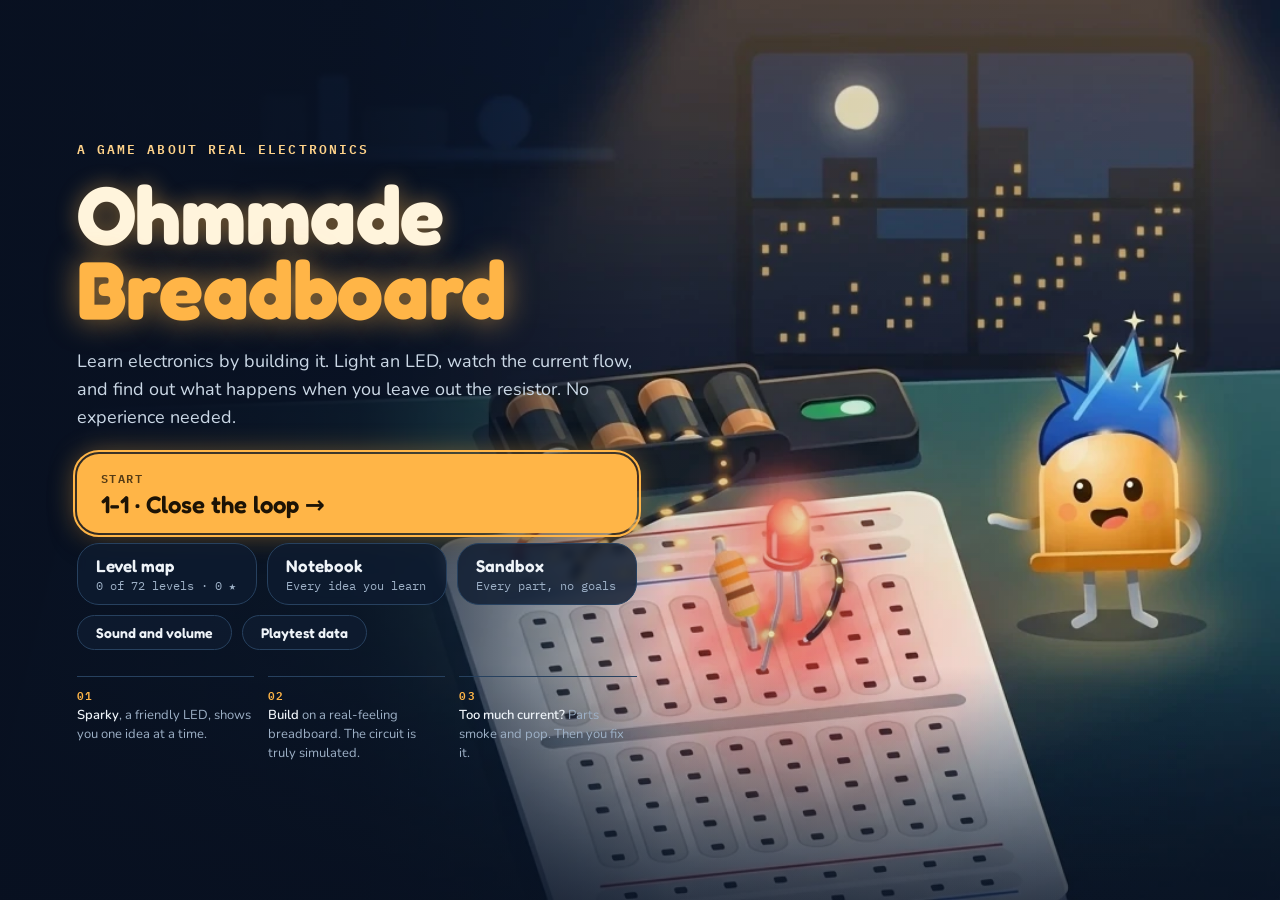
==== index.html @ 49a6151c "8-5 built in steps; 8-2's star no longer lost to an early Finish 8-5 rebuilt 8-1's glow from one den" ====
<!doctype html>
<html lang="en">
<head>
<meta charset="utf-8">
<meta name="viewport" content="width=device-width, initial-scale=1, viewport-fit=cover">
<title>Breadboard Game · Ohmmade Breadboard</title>
<link rel="stylesheet" href="fonts/fonts.css?v=d6131645">
<link rel="stylesheet" href="game/game.css?v=414362ae">
</head>
<body>
<div class="app" id="app">
  <header class="bar">
    <a class="brand" href="index.html">Ohmmade Breadboard</a>
    <button type="button" class="title" id="to-title" title="Start screen">Breadboard game</button>
    <div class="tools" role="toolbar" aria-label="Simulation">
      <button type="button" id="undo" title="Undo (Ctrl+Z)">Undo</button>
      <button type="button" id="redo" title="Redo (Ctrl+Shift+Z)">Redo</button>
      <span class="sep"></span>
      <div class="seg" id="speed" role="group" aria-label="Simulation speed">
        <button type="button" data-v="0" aria-pressed="false" title="Pause">❚❚</button>
        <button type="button" data-v="1" aria-pressed="true">1×</button>
        <button type="button" data-v="5" aria-pressed="false">5×</button>
      </div>
      <span class="clock mono" id="clock">0.0 s</span>
      <span class="sep"></span>
      <button type="button" id="fit" title="Fit the board (F)">Fit</button>
      <button type="button" id="sound" aria-pressed="true" title="Sound">Sound on</button>
      <button type="button" id="clear" title="Remove all parts">Clear</button>
    </div>
  </header>

  <aside class="drawer" aria-label="Parts drawer">
    <h2>Parts</h2>
    <p class="hint">Drag a part onto the board.</p>
    <ul id="drawer"></ul>
    <h2>Tips</h2>
    <ul class="tips">
      <li>Drag from a free hole to draw a jumper wire.</li>
      <li>Drag a leg end to move one leg.</li>
      <li><kbd>R</kbd> rotate · <kbd>Del</kbd> delete · <kbd>Ctrl</kbd>+<kbd>Z</kbd> undo</li>
      <li>Wheel to zoom, drag the mat to pan. Drag something to the edge and the bench scrolls.</li>
      <li><kbd>F</kbd> or Fit shows the whole bench.</li>
    </ul>
  </aside>

  <main class="stage" id="stage">
    <h1 class="sr-only">Ohmmade Breadboard</h1>
    <svg id="canvas" role="application" tabindex="0" aria-label="Breadboard. With the keyboard: arrow keys move the cursor from hole to hole, Enter picks up or puts down, Escape cancels. The Keys card in the menu lists all keys."></svg>
    <div class="tooltip" id="tooltip" hidden></div>
    <div class="banner" id="banner" hidden role="alert"></div>
    <div class="toast" id="toast" hidden></div>
    <div class="lv" id="lv" hidden>
      <section class="objective" id="objective" aria-live="polite"></section>
      <aside class="ladder" id="ladder" hidden aria-label="Voltage staircase: each strip's voltage against the − rail, drawn as a height"><p class="ld-title">Voltage staircase</p><svg aria-hidden="true"></svg><p class="ld-note"></p></aside>
      <div class="mentor-avatar" id="mentor-avatar" aria-hidden="true"></div>
      <div class="mentor" id="mentor">
        <div class="mentor-body"><p class="mentor-name">Sparky</p><p class="mentor-text" id="mentor-text" aria-hidden="true"></p><p class="sr-only" id="mentor-sr" aria-live="polite"></p><p class="sr-only" id="kb-sr" aria-live="polite"></p><p class="aside" id="mentor-aside" role="status" hidden></p><div class="mentor-act" id="mentor-act"></div></div>
      </div>
      <div class="topctl" role="toolbar" aria-label="Level">
        <button type="button" id="lv-voice" aria-pressed="true" title="Sparky's voice on or off">Voice</button>
        <button type="button" id="lv-zout" title="Zoom out (−)" aria-label="Zoom out">−</button>
        <button type="button" id="lv-zin" title="Zoom in (+)" aria-label="Zoom in">+</button>
        <button type="button" id="lv-fit" title="Show the whole level (F)">Fit</button>
        <button type="button" id="lv-undo" title="Undo (Ctrl+Z)">Undo</button>
        <button type="button" id="lv-notebook" title="Your Notebook: every idea so far">Notebook</button>
        <button type="button" id="lv-pause" title="Menu (Esc)">Menu</button>
      </div>
      <div class="hotbar" id="hotbar" aria-label="Parts tray"><p class="hb-label">Parts tray</p><ul id="hotbar-list"></ul><p class="hb-tip">Drag a part onto the board. To take one off, drag it back here.</p><p class="hb-drop" aria-hidden="true">Drop here to take it off the board</p></div>
      <div class="partcard" id="partcard" hidden></div>
    </div>
    <div class="errbar" id="errbar" hidden role="alert"><strong>Something went wrong.</strong> The game keeps running. Please copy this text and send it to me:<code></code><button type="button" class="btn" onclick="this.parentNode.hidden=true">Close</button></div>
  </main>

  <aside class="hud" aria-label="Instruments">
    <section class="panel" id="meter-panel">
      <h2>Multimeter</h2>
      <div class="lcd"><div class="lcd-q"><span id="lcd-mode">—</span><span id="lcd-where"></span></div><div class="lcd-v" id="lcd-v">—</div></div>
      <svg id="trace" viewBox="0 0 280 70" preserveAspectRatio="none" role="img" aria-label="Meter reading over the last 60 seconds"></svg>
      <p class="note" id="lcd-note"></p>
    </section>
    <section class="panel" id="inspector">
      <h2>Inspector</h2>
      <div id="insp-body"><p class="note">Click a part to see its voltage, current and temperature.</p></div>
    </section>
    <section class="panel" id="uno-panel" hidden></section>
    <section class="panel">
      <h2>On the board</h2>
      <ul id="partlist" class="partlist"></ul>
    </section>
    <section class="panel">
      <h2>Log</h2>
      <ol id="log" class="log" aria-live="polite"></ol>
    </section>
  </aside>

  <div class="title-screen" id="title-screen" hidden></div>
  <div class="screen" id="levelmap" hidden></div>
  <div class="screen modal" id="complete" hidden></div>
  <div class="screen modal" id="pause" hidden></div>
  <div class="screen" id="notebook" hidden></div>

  <div class="narrow-note">This game needs a desktop screen (at least 900 px wide).</div>
</div>

<script src="bb-shared.js?v=3d70d588"></script>
<script src="game/linalg.js?v=e6dfb584"></script>
<script src="game/engine.js?v=9cb1ed39"></script>
<script src="game/devices.js?v=683e5672"></script>
<script src="game/damage.js?v=f6678a02"></script>
<script src="game/parts.js?v=62ee91be"></script>
<script src="game/arduino.js?v=c88c6840"></script>
<script src="game/sim.js?v=98c23da0"></script>
<script src="game/doc.js?v=0d91864a"></script>
<script src="game/store.js?v=63fc4d4e"></script>
<script src="game/concepts.js?v=e4b39453"></script>
<script src="game/rules.js?v=1037c9a7"></script>
<script src="game/art/manifest.js?v=4aa9e66e"></script>
<script src="game/art.js?v=44ef9f61"></script>
<script src="game/render.js?v=e3355a40"></script>
<script src="game/flow.js?v=f4fcbcf1"></script>
<script src="game/sounds.js?v=29224b14" data-music="game/music.js?v=732f9609" async></script>
<script src="game/effects.js?v=3b9869f8"></script>
<script src="game/hud.js?v=574cb47d"></script>
<script src="game/input.js?v=ef6591e2"></script>
<script src="game/goals.js?v=d900b197"></script>
<script src="game/coach.js?v=ea1b96b5"></script>
<script src="game/levels/ch1.js?v=4ac6268a"></script>
<script src="game/levels/ch2.js?v=bf062ceb"></script>
<script src="game/levels/ch3.js?v=d3ffc3f9"></script>
<script src="game/levels/ch4.js?v=3074d677"></script>
<script src="game/levels/ch5.js?v=f6abceb5"></script>
<script src="game/levels/ch6.js?v=c89f5008"></script>
<script src="game/levels/ch7.js?v=61153577"></script>
<script src="game/levels/ch8.js?v=6811d19d"></script>
<script src="game/levels/ch9.js?v=9c886258"></script>
<script src="game/levels/ch10.js?v=e9e6b2bb"></script>
<script src="game/levels/ch11.js?v=85c9f387"></script>
<script src="game/ladder.js?v=550e31a7"></script>
<script src="game/coachui.js?v=28fe29bf"></script>
<script src="game/notebook-art.js?v=f2fc22f3"></script>
<script src="game/levelmap.js?v=2d08cced"></script>
<script src="game/title-art.js?v=68832f64"></script>
<script src="game/title.js?v=331a54aa"></script>
<script src="game/main.js?v=799a361d"></script>
</body>
</html>
---- fonts/fonts.css ----
/* Self-hosted Google Fonts (SIL Open Font License 1.1). */
/* latin-ext */
@font-face {
  font-family: 'Chakra Petch';
  font-style: normal;
  font-weight: 500;
  font-display: swap;
  src: url(ChakraPetch-500-latin-ext.woff2) format('woff2');
  unicode-range: U+0100-02BA, U+02BD-02C5, U+02C7-02CC, U+02CE-02D7, U+02DD-02FF, U+0304, U+0308, U+0329, U+1D00-1DBF, U+1E00-1E9F, U+1EF2-1EFF, U+2020, U+20A0-20AB, U+20AD-20C4, U+2113, U+2C60-2C7F, U+A720-A7FF;
}
/* latin */
@font-face {
  font-family: 'Chakra Petch';
  font-style: normal;
  font-weight: 500;
  font-display: swap;
  src: url(ChakraPetch-500-latin.woff2) format('woff2');
  unicode-range: U+0000-00FF, U+0131, U+0152-0153, U+02BB-02BC, U+02C6, U+02DA, U+02DC, U+0304, U+0308, U+0329, U+2000-206F, U+20AC, U+2122, U+2191, U+2193, U+2212, U+2215, U+FEFF, U+FFFD;
}
/* latin-ext */
@font-face {
  font-family: 'Chakra Petch';
  font-style: normal;
  font-weight: 600;
  font-display: swap;
  src: url(ChakraPetch-600-latin-ext.woff2) format('woff2');
  unicode-range: U+0100-02BA, U+02BD-02C5, U+02C7-02CC, U+02CE-02D7, U+02DD-02FF, U+0304, U+0308, U+0329, U+1D00-1DBF, U+1E00-1E9F, U+1EF2-1EFF, U+2020, U+20A0-20AB, U+20AD-20C4, U+2113, U+2C60-2C7F, U+A720-A7FF;
}
/* latin */
@font-face {
  font-family: 'Chakra Petch';
  font-style: normal;
  font-weight: 600;
  font-display: swap;
  src: url(ChakraPetch-600-latin.woff2) format('woff2');
  unicode-range: U+0000-00FF, U+0131, U+0152-0153, U+02BB-02BC, U+02C6, U+02DA, U+02DC, U+0304, U+0308, U+0329, U+2000-206F, U+20AC, U+2122, U+2191, U+2193, U+2212, U+2215, U+FEFF, U+FFFD;
}
/* latin-ext */
@font-face {
  font-family: 'IBM Plex Mono';
  font-style: normal;
  font-weight: 400;
  font-display: swap;
  src: url(IBMPlexMono-400-latin-ext.woff2) format('woff2');
  unicode-range: U+0100-02BA, U+02BD-02C5, U+02C7-02CC, U+02CE-02D7, U+02DD-02FF, U+0304, U+0308, U+0329, U+1D00-1DBF, U+1E00-1E9F, U+1EF2-1EFF, U+2020, U+20A0-20AB, U+20AD-20C4, U+2113, U+2C60-2C7F, U+A720-A7FF;
}
/* latin */
@font-face {
  font-family: 'IBM Plex Mono';
  font-style: normal;
  font-weight: 400;
  font-display: swap;
  src: url(IBMPlexMono-400-latin.woff2) format('woff2');
  unicode-range: U+0000-00FF, U+0131, U+0152-0153, U+02BB-02BC, U+02C6, U+02DA, U+02DC, U+0304, U+0308, U+0329, U+2000-206F, U+20AC, U+2122, U+2191, U+2193, U+2212, U+2215, U+FEFF, U+FFFD;
}
/* latin-ext */
@font-face {
  font-family: 'IBM Plex Mono';
  font-style: normal;
  font-weight: 500;
  font-display: swap;
  src: url(IBMPlexMono-500-latin-ext.woff2) format('woff2');
  unicode-range: U+0100-02BA, U+02BD-02C5, U+02C7-02CC, U+02CE-02D7, U+02DD-02FF, U+0304, U+0308, U+0329, U+1D00-1DBF, U+1E00-1E9F, U+1EF2-1EFF, U+2020, U+20A0-20AB, U+20AD-20C4, U+2113, U+2C60-2C7F, U+A720-A7FF;
}
/* latin */
@font-face {
  font-family: 'IBM Plex Mono';
  font-style: normal;
  font-weight: 500;
  font-display: swap;
  src: url(IBMPlexMono-500-latin.woff2) format('woff2');
  unicode-range: U+0000-00FF, U+0131, U+0152-0153, U+02BB-02BC, U+02C6, U+02DA, U+02DC, U+0304, U+0308, U+0329, U+2000-206F, U+20AC, U+2122, U+2191, U+2193, U+2212, U+2215, U+FEFF, U+FFFD;
}
/* latin-ext */
@font-face {
  font-family: 'IBM Plex Mono';
  font-style: normal;
  font-weight: 600;
  font-display: swap;
  src: url(IBMPlexMono-600-latin-ext.woff2) format('woff2');
  unicode-range: U+0100-02BA, U+02BD-02C5, U+02C7-02CC, U+02CE-02D7, U+02DD-02FF, U+0304, U+0308, U+0329, U+1D00-1DBF, U+1E00-1E9F, U+1EF2-1EFF, U+2020, U+20A0-20AB, U+20AD-20C4, U+2113, U+2C60-2C7F, U+A720-A7FF;
}
/* latin */
@font-face {
  font-family: 'IBM Plex Mono';
  font-style: normal;
  font-weight: 600;
  font-display: swap;
  src: url(IBMPlexMono-600-latin.woff2) format('woff2');
  unicode-range: U+0000-00FF, U+0131, U+0152-0153, U+02BB-02BC, U+02C6, U+02DA, U+02DC, U+0304, U+0308, U+0329, U+2000-206F, U+20AC, U+2122, U+2191, U+2193, U+2212, U+2215, U+FEFF, U+FFFD;
}
/* greek */
@font-face {
  font-family: 'IBM Plex Sans';
  font-style: normal;
  font-weight: 400;
  font-stretch: 100%;
  font-display: swap;
  src: url(IBMPlexSans-400-greek.woff2) format('woff2');
  unicode-range: U+0370-0377, U+037A-037F, U+0384-038A, U+038C, U+038E-03A1, U+03A3-03FF;
}
/* latin-ext */
@font-face {
  font-family: 'IBM Plex Sans';
  font-style: normal;
  font-weight: 400;
  font-stretch: 100%;
  font-display: swap;
  src: url(IBMPlexSans-400-latin-ext.woff2) format('woff2');
  unicode-range: U+0100-02BA, U+02BD-02C5, U+02C7-02CC, U+02CE-02D7, U+02DD-02FF, U+0304, U+0308, U+0329, U+1D00-1DBF, U+1E00-1E9F, U+1EF2-1EFF, U+2020, U+20A0-20AB, U+20AD-20C4, U+2113, U+2C60-2C7F, U+A720-A7FF;
}
/* latin */
@font-face {
  font-family: 'IBM Plex Sans';
  font-style: normal;
  font-weight: 400;
  font-stretch: 100%;
  font-display: swap;
  src: url(IBMPlexSans-400-latin.woff2) format('woff2');
  unicode-range: U+0000-00FF, U+0131, U+0152-0153, U+02BB-02BC, U+02C6, U+02DA, U+02DC, U+0304, U+0308, U+0329, U+2000-206F, U+20AC, U+2122, U+2191, U+2193, U+2212, U+2215, U+FEFF, U+FFFD;
}
/* greek */
@font-face {
  font-family: 'IBM Plex Sans';
  font-style: normal;
  font-weight: 600;
  font-stretch: 100%;
  font-display: swap;
  src: url(IBMPlexSans-600-greek.woff2) format('woff2');
  unicode-range: U+0370-0377, U+037A-037F, U+0384-038A, U+038C, U+038E-03A1, U+03A3-03FF;
}
/* latin-ext */
@font-face {
  font-family: 'IBM Plex Sans';
  font-style: normal;
  font-weight: 600;
  font-stretch: 100%;
  font-display: swap;
  src: url(IBMPlexSans-600-latin-ext.woff2) format('woff2');
  unicode-range: U+0100-02BA, U+02BD-02C5, U+02C7-02CC, U+02CE-02D7, U+02DD-02FF, U+0304, U+0308, U+0329, U+1D00-1DBF, U+1E00-1E9F, U+1EF2-1EFF, U+2020, U+20A0-20AB, U+20AD-20C4, U+2113, U+2C60-2C7F, U+A720-A7FF;
}
/* latin */
@font-face {
  font-family: 'IBM Plex Sans';
  font-style: normal;
  font-weight: 600;
  font-stretch: 100%;
  font-display: swap;
  src: url(IBMPlexSans-600-latin.woff2) format('woff2');
  unicode-range: U+0000-00FF, U+0131, U+0152-0153, U+02BB-02BC, U+02C6, U+02DA, U+02DC, U+0304, U+0308, U+0329, U+2000-206F, U+20AC, U+2122, U+2191, U+2193, U+2212, U+2215, U+FEFF, U+FFFD;
}

/* Art style 1 (2026-10-14): Fredoka (titles, buttons), Nunito (text); the Notebook's handwriting: Caveat, Patrick Hand. */
/* latin-ext */
@font-face {
  font-family: 'Caveat';
  font-style: normal;
  font-weight: 600;
  font-display: swap;
  src: url(Caveat-600-latin-ext.woff2) format('woff2');
  unicode-range: U+0100-02BA, U+02BD-02C5, U+02C7-02CC, U+02CE-02D7, U+02DD-02FF, U+0304, U+0308, U+0329, U+1D00-1DBF, U+1E00-1E9F, U+1EF2-1EFF, U+2020, U+20A0-20AB, U+20AD-20C4, U+2113, U+2C60-2C7F, U+A720-A7FF;
}
/* latin */
@font-face {
  font-family: 'Caveat';
  font-style: normal;
  font-weight: 600;
  font-display: swap;
  src: url(Caveat-600-latin.woff2) format('woff2');
  unicode-range: U+0000-00FF, U+0131, U+0152-0153, U+02BB-02BC, U+02C6, U+02DA, U+02DC, U+0304, U+0308, U+0329, U+2000-206F, U+20AC, U+2122, U+2191, U+2193, U+2212, U+2215, U+FEFF, U+FFFD;
}
/* latin-ext */
@font-face {
  font-family: 'Caveat';
  font-style: normal;
  font-weight: 700;
  font-display: swap;
  src: url(Caveat-600-latin-ext.woff2) format('woff2');
  unicode-range: U+0100-02BA, U+02BD-02C5, U+02C7-02CC, U+02CE-02D7, U+02DD-02FF, U+0304, U+0308, U+0329, U+1D00-1DBF, U+1E00-1E9F, U+1EF2-1EFF, U+2020, U+20A0-20AB, U+20AD-20C4, U+2113, U+2C60-2C7F, U+A720-A7FF;
}
/* latin */
@font-face {
  font-family: 'Caveat';
  font-style: normal;
  font-weight: 700;
  font-display: swap;
  src: url(Caveat-600-latin.woff2) format('woff2');
  unicode-range: U+0000-00FF, U+0131, U+0152-0153, U+02BB-02BC, U+02C6, U+02DA, U+02DC, U+0304, U+0308, U+0329, U+2000-206F, U+20AC, U+2122, U+2191, U+2193, U+2212, U+2215, U+FEFF, U+FFFD;
}
/* latin-ext */
@font-face {
  font-family: 'Fredoka';
  font-style: normal;
  font-weight: 500;
  font-stretch: 100%;
  font-display: swap;
  src: url(Fredoka-500-latin-ext.woff2) format('woff2');
  unicode-range: U+0100-02BA, U+02BD-02C5, U+02C7-02CC, U+02CE-02D7, U+02DD-02FF, U+0304, U+0308, U+0329, U+1D00-1DBF, U+1E00-1E9F, U+1EF2-1EFF, U+2020, U+20A0-20AB, U+20AD-20C4, U+2113, U+2C60-2C7F, U+A720-A7FF;
}
/* latin */
@font-face {
  font-family: 'Fredoka';
  font-style: normal;
  font-weight: 500;
  font-stretch: 100%;
  font-display: swap;
  src: url(Fredoka-500-latin.woff2) format('woff2');
  unicode-range: U+0000-00FF, U+0131, U+0152-0153, U+02BB-02BC, U+02C6, U+02DA, U+02DC, U+0304, U+0308, U+0329, U+2000-206F, U+20AC, U+2122, U+2191, U+2193, U+2212, U+2215, U+FEFF, U+FFFD;
}
/* latin-ext */
@font-face {
  font-family: 'Fredoka';
  font-style: normal;
  font-weight: 600;
  font-stretch: 100%;
  font-display: swap;
  src: url(Fredoka-500-latin-ext.woff2) format('woff2');
  unicode-range: U+0100-02BA, U+02BD-02C5, U+02C7-02CC, U+02CE-02D7, U+02DD-02FF, U+0304, U+0308, U+0329, U+1D00-1DBF, U+1E00-1E9F, U+1EF2-1EFF, U+2020, U+20A0-20AB, U+20AD-20C4, U+2113, U+2C60-2C7F, U+A720-A7FF;
}
/* latin */
@font-face {
  font-family: 'Fredoka';
  font-style: normal;
  font-weight: 600;
  font-stretch: 100%;
  font-display: swap;
  src: url(Fredoka-500-latin.woff2) format('woff2');
  unicode-range: U+0000-00FF, U+0131, U+0152-0153, U+02BB-02BC, U+02C6, U+02DA, U+02DC, U+0304, U+0308, U+0329, U+2000-206F, U+20AC, U+2122, U+2191, U+2193, U+2212, U+2215, U+FEFF, U+FFFD;
}
/* latin-ext */
@font-face {
  font-family: 'Fredoka';
  font-style: normal;
  font-weight: 700;
  font-stretch: 100%;
  font-display: swap;
  src: url(Fredoka-500-latin-ext.woff2) format('woff2');
  unicode-range: U+0100-02BA, U+02BD-02C5, U+02C7-02CC, U+02CE-02D7, U+02DD-02FF, U+0304, U+0308, U+0329, U+1D00-1DBF, U+1E00-1E9F, U+1EF2-1EFF, U+2020, U+20A0-20AB, U+20AD-20C4, U+2113, U+2C60-2C7F, U+A720-A7FF;
}
/* latin */
@font-face {
  font-family: 'Fredoka';
  font-style: normal;
  font-weight: 700;
  font-stretch: 100%;
  font-display: swap;
  src: url(Fredoka-500-latin.woff2) format('woff2');
  unicode-range: U+0000-00FF, U+0131, U+0152-0153, U+02BB-02BC, U+02C6, U+02DA, U+02DC, U+0304, U+0308, U+0329, U+2000-206F, U+20AC, U+2122, U+2191, U+2193, U+2212, U+2215, U+FEFF, U+FFFD;
}
/* latin-ext */
@font-face {
  font-family: 'Nunito';
  font-style: normal;
  font-weight: 400;
  font-display: swap;
  src: url(Nunito-400-latin-ext.woff2) format('woff2');
  unicode-range: U+0100-02BA, U+02BD-02C5, U+02C7-02CC, U+02CE-02D7, U+02DD-02FF, U+0304, U+0308, U+0329, U+1D00-1DBF, U+1E00-1E9F, U+1EF2-1EFF, U+2020, U+20A0-20AB, U+20AD-20C4, U+2113, U+2C60-2C7F, U+A720-A7FF;
}
/* latin */
@font-face {
  font-family: 'Nunito';
  font-style: normal;
  font-weight: 400;
  font-display: swap;
  src: url(Nunito-400-latin.woff2) format('woff2');
  unicode-range: U+0000-00FF, U+0131, U+0152-0153, U+02BB-02BC, U+02C6, U+02DA, U+02DC, U+0304, U+0308, U+0329, U+2000-206F, U+20AC, U+2122, U+2191, U+2193, U+2212, U+2215, U+FEFF, U+FFFD;
}
/* latin-ext */
@font-face {
  font-family: 'Nunito';
  font-style: normal;
  font-weight: 600;
  font-display: swap;
  src: url(Nunito-400-latin-ext.woff2) format('woff2');
  unicode-range: U+0100-02BA, U+02BD-02C5, U+02C7-02CC, U+02CE-02D7, U+02DD-02FF, U+0304, U+0308, U+0329, U+1D00-1DBF, U+1E00-1E9F, U+1EF2-1EFF, U+2020, U+20A0-20AB, U+20AD-20C4, U+2113, U+2C60-2C7F, U+A720-A7FF;
}
/* latin */
@font-face {
  font-family: 'Nunito';
  font-style: normal;
  font-weight: 600;
  font-display: swap;
  src: url(Nunito-400-latin.woff2) format('woff2');
  unicode-range: U+0000-00FF, U+0131, U+0152-0153, U+02BB-02BC, U+02C6, U+02DA, U+02DC, U+0304, U+0308, U+0329, U+2000-206F, U+20AC, U+2122, U+2191, U+2193, U+2212, U+2215, U+FEFF, U+FFFD;
}
/* latin-ext */
@font-face {
  font-family: 'Nunito';
  font-style: normal;
  font-weight: 700;
  font-display: swap;
  src: url(Nunito-400-latin-ext.woff2) format('woff2');
  unicode-range: U+0100-02BA, U+02BD-02C5, U+02C7-02CC, U+02CE-02D7, U+02DD-02FF, U+0304, U+0308, U+0329, U+1D00-1DBF, U+1E00-1E9F, U+1EF2-1EFF, U+2020, U+20A0-20AB, U+20AD-20C4, U+2113, U+2C60-2C7F, U+A720-A7FF;
}
/* latin */
@font-face {
  font-family: 'Nunito';
  font-style: normal;
  font-weight: 700;
  font-display: swap;
  src: url(Nunito-400-latin.woff2) format('woff2');
  unicode-range: U+0000-00FF, U+0131, U+0152-0153, U+02BB-02BC, U+02C6, U+02DA, U+02DC, U+0304, U+0308, U+0329, U+2000-206F, U+20AC, U+2122, U+2191, U+2193, U+2212, U+2215, U+FEFF, U+FFFD;
}
/* latin-ext */
@font-face {
  font-family: 'Nunito';
  font-style: normal;
  font-weight: 800;
  font-display: swap;
  src: url(Nunito-400-latin-ext.woff2) format('woff2');
  unicode-range: U+0100-02BA, U+02BD-02C5, U+02C7-02CC, U+02CE-02D7, U+02DD-02FF, U+0304, U+0308, U+0329, U+1D00-1DBF, U+1E00-1E9F, U+1EF2-1EFF, U+2020, U+20A0-20AB, U+20AD-20C4, U+2113, U+2C60-2C7F, U+A720-A7FF;
}
/* latin */
@font-face {
  font-family: 'Nunito';
  font-style: normal;
  font-weight: 800;
  font-display: swap;
  src: url(Nunito-400-latin.woff2) format('woff2');
  unicode-range: U+0000-00FF, U+0131, U+0152-0153, U+02BB-02BC, U+02C6, U+02DA, U+02DC, U+0304, U+0308, U+0329, U+2000-206F, U+20AC, U+2122, U+2191, U+2193, U+2212, U+2215, U+FEFF, U+FFFD;
}
/* latin-ext */
@font-face {
  font-family: 'Patrick Hand';
  font-style: normal;
  font-weight: 400;
  font-display: swap;
  src: url(PatrickHand-400-latin-ext.woff2) format('woff2');
  unicode-range: U+0100-02BA, U+02BD-02C5, U+02C7-02CC, U+02CE-02D7, U+02DD-02FF, U+0304, U+0308, U+0329, U+1D00-1DBF, U+1E00-1E9F, U+1EF2-1EFF, U+2020, U+20A0-20AB, U+20AD-20C4, U+2113, U+2C60-2C7F, U+A720-A7FF;
}
/* latin */
@font-face {
  font-family: 'Patrick Hand';
  font-style: normal;
  font-weight: 400;
  font-display: swap;
  src: url(PatrickHand-400-latin.woff2) format('woff2');
  unicode-range: U+0000-00FF, U+0131, U+0152-0153, U+02BB-02BC, U+02C6, U+02DA, U+02DC, U+0304, U+0308, U+0329, U+2000-206F, U+20AC, U+2122, U+2191, U+2193, U+2212, U+2215, U+FEFF, U+FFFD;
}
---- game/game.css ----
/* Layout: full-viewport workbench app. Top bar; parts drawer left; SVG stage centre; instrument HUD right.
   One deliberate dark look whatever the viewer's theme: art style 1, the glowing flat cartoon (a night-blue bench where
   everything electric glows). The Notebook is the exception: an inventor's notebook on graph paper (style 2). */
:root {
  --mat: #13283f;          /* the bench: night blue (art style 1) */
  --mat-deep: #070f1a;
  --lamp: #ffd38a;         /* warm light */
  --panel: #12213a;        /* night-blue glass */
  --panel-2: #192b47;
  --glass: rgba(14, 27, 48, .9);
  --line: #27415f;
  --ink: #eef3f8;
  --muted: #9db0c6;
  --paper: #fbf6e8;        /* the Notebook (style 2) */
  --pen: #2b2a26;
  --grid: rgba(70, 120, 160, .16);
  --amber: #ffb547;        /* accent = current */
  --mark: #ff3dc8;         /* what Sparky points at: a colour nothing else on the bench uses (the current is amber) */
  --volt: #b49bff;
  --amp: #ffb547;
  --ohm: #4fd1e0;
  --pos: #ff6b6b;
  --gnd: #63a8ff;
  --ok: #6fdc8c;
  --warn: #ff8f6b;
  --lcd-bg: #0b120f;
  --lcd-fg: #bff7d9;
  --lcd-dim: #5f8070;
  --board: #ece7dc;
  --board-edge: #c9c1b0;
  --font-display: "Fredoka", "Nunito", system-ui, sans-serif;
  --font-body: "Nunito", system-ui, -apple-system, "Segoe UI", sans-serif;
  --font-hand: "Caveat", "Patrick Hand", cursive;
  --font-hand-body: "Patrick Hand", "Caveat", cursive;
  --font-data: "IBM Plex Mono", ui-monospace, Menlo, monospace;
  color-scheme: dark;
}
* { box-sizing: border-box; }
[hidden] { display: none !important; }
html, body { height: 100%; margin: 0; }
body { background: var(--mat-deep); color: var(--ink); font: 400 14px/1.45 var(--font-body); overflow: hidden; }
a { color: var(--amber); }
button { font: inherit; color: inherit; }
:focus-visible { outline: 2px solid var(--amber); outline-offset: 2px; }
.mono { font-family: var(--font-data); }
kbd { font: 500 12px var(--font-data); background: var(--panel-2); border: 1px solid var(--line); border-radius: 4px; padding: 0 4px; }

.app { display: grid; height: 100%; grid-template: "bar bar bar" auto "drawer stage hud" 1fr / 210px minmax(0, 1fr) 320px; }

/* top bar */
.bar { grid-area: bar; display: flex; align-items: center; gap: 16px; padding: 8px 14px; background: var(--panel); border-bottom: 1px solid var(--line); }
.brand { font: 600 13px var(--font-display); letter-spacing: .06em; text-transform: uppercase; color: var(--muted); text-decoration: none; }
.title { font: 600 18px var(--font-display); letter-spacing: .02em; background: none; border: 0; padding: 0; cursor: pointer; }
.title:hover { color: var(--amber); }
.tools button { background: var(--panel-2); border: 1px solid var(--line); border-radius: 999px; padding: 5px 12px; cursor: pointer; font-family: var(--font-display); }
.tools { display: flex; align-items: center; gap: 6px; margin-left: auto; }
.tools .sep { width: 1px; height: 22px; background: var(--line); margin: 0 4px; }
.seg { display: inline-flex; border: 1px solid var(--line); border-radius: 999px; overflow: hidden; }
.seg button { border: 0; border-radius: 0; border-right: 1px solid var(--line); background: var(--panel-2); padding: 5px 10px; cursor: pointer; }
.seg button:last-child { border-right: 0; }
.seg button[aria-pressed="true"] { background: var(--ink); color: var(--panel); }
.clock { min-width: 64px; text-align: right; color: var(--muted); }
.tools button:hover { border-color: var(--amber); }

/* drawer */
.drawer { grid-area: drawer; background: var(--panel); border-right: 1px solid var(--line); padding: 12px; overflow-y: auto; }
.drawer h2, .hud h2 { font: 600 12px var(--font-display); text-transform: uppercase; letter-spacing: .12em; color: var(--muted); margin: 6px 0 8px; }
.drawer .hint { color: var(--muted); margin: 0 0 8px; font-size: 13px; }
#drawer { list-style: none; padding: 0; margin: 0 0 16px; display: grid; gap: 6px; }
#drawer li { display: flex; align-items: center; gap: 10px; padding: 6px 8px; background: var(--panel-2); border: 1px solid var(--line); border-radius: 8px; cursor: grab; user-select: none; touch-action: none; }
#drawer li:hover { border-color: var(--amber); }
#drawer li:active { cursor: grabbing; }
#drawer svg { width: 44px; height: 28px; flex: none; }
#drawer .lbl { font-size: 13px; line-height: 1.2; }
#drawer .sub { display: block; font: 11px var(--font-data); color: var(--muted); }
.tips { padding-left: 16px; margin: 0; color: var(--muted); font-size: 12.5px; display: grid; gap: 4px; }

/* stage */
.stage { grid-area: stage; position: relative; overflow: hidden; background:
  radial-gradient(1200px 800px at 18% 8%, rgba(255, 207, 138, .16), transparent 60%),
  radial-gradient(ellipse at center, var(--mat) 0%, var(--mat-deep) 100%); }
#canvas { width: 100%; height: 100%; display: block; touch-action: none; user-select: none; }
#canvas.panning { cursor: grabbing; }
.tooltip { position: absolute; pointer-events: none; background: rgba(13, 17, 20, .94); border: 1px solid var(--line); border-radius: 8px; padding: 6px 9px; font: 12.5px/1.4 var(--font-data); white-space: pre-line; z-index: 5; max-width: 340px; }
.banner { position: absolute; top: 12px; left: 50%; transform: translateX(-50%); background: #5a1712; color: #ffd9d0; border: 1px solid #ff8f6b; border-radius: 8px; padding: 8px 14px; font: 600 14px var(--font-display); letter-spacing: .04em; z-index: 6; }
.toast { position: absolute; bottom: 14px; left: 50%; transform: translateX(-50%); background: rgba(13, 17, 20, .95); border: 1px solid var(--warn); border-radius: 10px; padding: 10px 14px; max-width: 560px; z-index: 6; }

/* HUD */
.hud { grid-area: hud; background: var(--panel); border-left: 1px solid var(--line); padding: 10px 12px; overflow-y: auto; display: grid; gap: 10px; align-content: start; }
.panel { background: var(--panel-2); border: 1px solid var(--line); border-radius: 10px; padding: 10px 12px; min-width: 0; }
.panel h2 { margin-top: 0; }
.lcd { background: var(--lcd-bg); color: var(--lcd-fg); border-radius: 8px; padding: 8px 10px; font-family: var(--font-data); box-shadow: inset 0 0 0 1px #1f3128; }
.lcd-q { display: flex; flex-wrap: wrap; gap: 2px 10px; justify-content: space-between; font-size: 11px; letter-spacing: .1em; text-transform: uppercase; color: var(--lcd-dim); }
.lcd-v { font-size: 30px; font-weight: 500; font-variant-numeric: tabular-nums; }
.lcd-v small { font-size: 15px; color: var(--lcd-dim); margin-left: 4px; }
#trace { width: 100%; height: 70px; display: block; margin-top: 8px; background: var(--lcd-bg); border-radius: 6px; }
.note { color: var(--muted); font-size: 12.5px; margin: 6px 0 0; }
.kv { display: grid; grid-template-columns: auto 1fr; gap: 2px 10px; font: 13px var(--font-data); margin: 6px 0; }
.kv dt { color: var(--muted); } .kv dd { margin: 0; text-align: right; font-variant-numeric: tabular-nums; }
.state { display: inline-block; font: 600 11px var(--font-data); letter-spacing: .06em; text-transform: uppercase; padding: 2px 7px; border-radius: 999px; }
.state.ok { background: #183526; color: var(--ok); } .state.stressed { background: #3b2a12; color: var(--amber); }
.state.smoking { background: #4a2212; color: var(--warn); } .state.destroyed { background: #4b1616; color: #ff9c9c; }
.row { display: flex; flex-wrap: wrap; gap: 6px; align-items: center; margin-top: 8px; }
.btn { background: var(--panel-2); border: 1px solid var(--line); border-radius: 999px; padding: 6px 14px; cursor: pointer; font-family: var(--font-display); font-weight: 500; }
.btn:hover { border-color: var(--amber); }
.btn.primary { background: var(--amber); color: #1c1305; border-color: var(--amber); font-weight: 600; box-shadow: 0 0 16px rgba(255, 181, 71, .35); }
select, input[type="range"] { accent-color: var(--amber); }
.rval { width: 7.5em; background: var(--panel); color: var(--ink); border: 1px solid var(--line); border-radius: 6px; padding: 3px 6px; font: 13px var(--font-data); }
.note.bad { color: var(--warn); }
select { background: var(--panel); color: var(--ink); border: 1px solid var(--line); border-radius: 6px; padding: 3px 6px; font: 13px var(--font-data); }
.partlist { list-style: none; padding: 0; margin: 0; display: grid; gap: 3px; max-height: 160px; overflow-y: auto; }
.partlist button { width: 100%; text-align: left; background: none; border: 1px solid transparent; border-radius: 6px; padding: 3px 6px; cursor: pointer; display: flex; justify-content: space-between; gap: 6px; }
.partlist button:hover, .partlist button[aria-current="true"] { border-color: var(--line); background: var(--panel); }
.log { list-style: none; padding: 0; margin: 0; display: grid; gap: 6px; max-height: 220px; overflow-y: auto; font-size: 12.5px; }
.log li { border-left: 3px solid var(--line); padding-left: 8px; }
.log li.bad { border-color: var(--warn); } .log li.good { border-color: var(--ok); }
.log time { display: block; font: 11px var(--font-data); color: var(--muted); }

/* SVG parts and board */
.hole { fill: #3a3d3f; }
.strip-hi { fill: rgba(255, 255, 255, .45); stroke: #1b2733; stroke-width: 2; }      /* not amber: amber is the current */
.ghost-ok { opacity: .75; }
.ghost-bad { opacity: .6; }
.ghost-bad .leg-tip { fill: #ff5a5a; }
.ghost-free { opacity: .8; }
.drag-float { position: fixed; z-index: 50; pointer-events: none; width: 88px; height: 56px; filter: drop-shadow(0 6px 10px rgba(0, 0, 0, .5)); }
.drag-float svg { width: 100%; height: 100%; display: block; }
.leg-tip { fill: #6fdc8c; }
.handle { fill: rgba(255, 181, 71, .9); stroke: #1c1305; stroke-width: 1.5; cursor: grab; }
.selected .sel-ring { stroke: #eef3f8; stroke-width: 2.2; stroke-dasharray: 5 4; fill: none; filter: drop-shadow(0 0 1.5px rgba(4, 10, 20, .9)); }   /* not amber: amber is the current */
.part { cursor: grab; }
.ctl { cursor: pointer; }
.ctl.locked { opacity: .25; cursor: not-allowed; }
.ctl.knob { cursor: grab; }
body.knob-inside, body.knob-inside .ctl.knob { cursor: grabbing; }
body.knob-inside #partcard, body.knob-inside #tooltip { visibility: hidden; }

/* current flow */
.flow { fill: none; stroke: #ffc35c; stroke-width: 4.6; stroke-linecap: round; filter: drop-shadow(0 0 2px rgba(255, 181, 71, .9)); }
.flow.hot { stroke: #ff6a3a; }

.pins { display: grid; grid-template-columns: repeat(2, minmax(0, 1fr)); gap: 5px; margin-top: 8px; }
.pinbtn { display: grid; text-align: left; gap: 1px; padding: 5px 7px; border-radius: 7px; border: 1px solid var(--line); background: var(--panel); cursor: pointer; font: 11.5px var(--font-data); color: var(--muted); }
.pinbtn b { color: var(--ink); font-size: 12.5px; }
.pinbtn.high { border-color: #b23a3a; } .pinbtn.high b::after { content: " ●"; color: #ff6b6b; }
.pinbtn.low { border-color: #3b4a5c; }
.pinbtn.warn { background: #3b2a12; } .pinbtn.bad, .pinbtn.damaged { background: #4b1616; color: #ffb3a8; }
.errbar { position: absolute; left: 12px; right: 12px; bottom: 12px; z-index: 9; background: #2a1414; border: 1px solid #ff8f6b; border-radius: 8px; padding: 8px 12px; font-size: 13px; display: grid; gap: 6px; }
.errbar code { font: 12px var(--font-data); white-space: pre-wrap; user-select: all; color: #ffd0c4; }
.errbar .btn { justify-self: start; }
/* start screen */
.title-screen { position: fixed; inset: 0; z-index: 30; overflow-y: auto; display: grid; align-items: center; padding: 40px clamp(24px, 6vw, 96px);
  background:
    linear-gradient(90deg, rgba(8, 16, 32, .94) 0%, rgba(8, 16, 32, .78) 30%, rgba(8, 16, 32, .15) 56%, transparent 100%),
    linear-gradient(0deg, rgba(8, 16, 32, .8) 0%, transparent 30%),
    var(--mat-deep); }
.title-screen::before { content: ""; position: fixed; inset: 0; z-index: 1; pointer-events: none;
  background: linear-gradient(90deg, rgba(8, 16, 32, .95) 0%, rgba(8, 16, 32, .8) 28%, rgba(8, 16, 32, .1) 52%, transparent 100%), linear-gradient(0deg, rgba(8, 16, 32, .7) 0%, transparent 26%); }
.ts-scene { position: fixed; inset: 0; width: 100%; height: 100%; z-index: 0; }
.ts-inner { position: relative; z-index: 2; max-width: 560px; display: grid; gap: 22px; animation: ts-rise .5s ease-out both; }
@keyframes ts-rise { from { opacity: 0; transform: translateY(10px); } }
.ts-brand { margin: 0; font: 600 13px var(--font-data); letter-spacing: .16em; text-transform: uppercase; color: var(--lamp); text-decoration: none; }
.ts-brand:hover { text-decoration: underline; }
.title-screen h1 { font: 700 clamp(48px, 6.4vw, 84px)/.92 var(--font-display); letter-spacing: -.005em; margin: -6px 0 0; color: #fff4dc; text-shadow: 0 0 22px rgba(255, 181, 71, .45); }
.title-screen h1 span { display: block; color: var(--amber); text-shadow: 0 0 30px rgba(255, 181, 71, .6); }
.ts-lede { font-size: 18px; line-height: 1.55; color: #cbd8e6; margin: 0; max-width: 32em; }
.ts-actions { display: grid; gap: 10px; }
.ts-go, .ts-alt { display: grid; gap: 2px; text-align: left; cursor: pointer; border-radius: 22px; transition: transform .12s, border-color .12s, background .12s; }
.ts-go { background: var(--amber); color: #1c1305; border: 0; padding: 14px 24px; box-shadow: 0 0 28px rgba(255, 181, 71, .45), 0 10px 30px rgba(0, 0, 0, .3); }
.ts-go:hover { transform: translateY(-1px); background: #ffc266; }
.ts-go .ts-k { font: 600 12px var(--font-data); letter-spacing: .12em; text-transform: uppercase; opacity: .75; }
.ts-go .ts-m { font: 600 24px var(--font-display); }
.ts-go .ts-m::after { content: " →"; }
.ts-more { display: grid; grid-template-columns: repeat(3, minmax(0, 1fr)); gap: 10px; }
.ts-alt { background: rgba(14, 27, 48, .82); border: 1px solid var(--line); padding: 11px 18px; backdrop-filter: blur(4px); }
.ts-alt:hover { border-color: var(--amber); transform: translateY(-1px); }
.ts-alt .ts-k { font: 600 17px var(--font-display); }
.ts-alt .ts-s { font: 12px var(--font-data); color: var(--muted); }
.ts-sparky { width: 100%; height: 100%; filter: drop-shadow(0 14px 18px rgba(0, 0, 0, .55)); }
.ts-sparky svg { width: 100%; height: 100%; display: block; overflow: visible; }
.ts-sparky .sp-body { transform-box: fill-box; transform-origin: 50% 100%; animation: sp-bob 3.2s ease-in-out infinite; }
.ts-sparky .sp-glow { transform-box: fill-box; transform-origin: center; animation: sp-glow 2.6s ease-in-out infinite; }
.ts-sparky .sp-glow-bad, .ts-sparky .sp-eyes, .ts-sparky .sp-mouth, .ts-sparky .sp-frown { opacity: 0; }
.ts-sparky .sp-zap { transform-box: fill-box; transform-origin: center; opacity: 0; animation: sp-zap 2.6s ease-in-out infinite; }
.ts-sparky .sp-zap.z2 { animation-delay: .9s; } .ts-sparky .sp-zap.z3 { animation-delay: 1.7s; }
.ts-ledpulse { transform-box: fill-box; transform-origin: center; animation: ts-pulse 2.8s ease-in-out infinite; mix-blend-mode: screen; }
@keyframes ts-pulse { 50% { opacity: .55; transform: scale(.92); } }
.ts-spark { animation: ts-twinkle 3s ease-in-out infinite; opacity: 0; }
@keyframes ts-twinkle { 50% { opacity: .9; } }
@media (prefers-reduced-motion: reduce) { .ts-ledpulse { animation: none; } .ts-spark { animation: none; opacity: .5; } }
.ts-how { list-style: none; counter-reset: how; padding: 0; margin: 4px 0 0; display: grid; grid-template-columns: repeat(3, 1fr); gap: 14px; }
.ts-how li { counter-increment: how; font-size: 13px; color: var(--muted); border-top: 1px solid var(--line); padding-top: 8px; }
.ts-how li::before { content: counter(how, decimal-leading-zero); display: block; font: 600 11px var(--font-data); color: var(--amber); letter-spacing: .1em; margin-bottom: 2px; }
.ts-how b { color: var(--ink); font-weight: 600; }
.ts-foot { margin: 0; font-size: 13px; color: var(--muted); }
.ts-foot a { color: var(--muted); }
.ts-foot a:hover { color: var(--amber); }
.ts-narrow { display: none; margin: 0; font-size: 16px; }
.ts-alt .ts-s b { color: var(--amber); font-weight: 600; }
.ts-saves { display: flex; flex-wrap: wrap; gap: 10px; }
.ts-saves .btn { padding: 8px 18px; border-radius: 999px; font: 600 14px var(--font-display); background: rgba(14, 27, 48, .82); border: 1px solid var(--line); color: var(--ink); cursor: pointer; }
.ts-saves .btn:hover { border-color: var(--amber); }
.ts-confirm .btn { padding: 8px 18px; border-radius: 999px; font: 600 14px var(--font-display); }
.ts-confirm { display: grid; gap: 10px; padding: 12px 16px; border: 1px solid var(--warn); border-radius: 16px; background: rgba(14, 27, 48, .92); font-size: 14px; line-height: 1.5; color: #cbd8e6; }
.ts-confirm p { margin: 0; }
.ts-confirm b { color: var(--ink); }
/* ===== level mode: the bench fills the screen; cards and bars float over it ===== */
body.mode-level .app { grid-template: "stage" 1fr / minmax(0, 1fr); }
body.mode-level .bar, body.mode-level .drawer, body.mode-level .hud { display: none; }
body.mode-level .toast { bottom: auto; top: 14px; }
.lv { position: absolute; inset: 0; z-index: 7; pointer-events: none; }
.lv > * { pointer-events: auto; }
.glass { background: var(--glass); border: 1px solid rgba(255, 255, 255, .08); box-shadow: 0 12px 34px rgba(0, 0, 0, .45); backdrop-filter: blur(6px); }

.objective { position: absolute; top: 14px; left: 14px; width: 310px; padding: 12px 16px 12px; border-radius: 20px;
  background: var(--glass); border: 1px solid rgba(255, 255, 255, .08); box-shadow: 0 12px 34px rgba(0, 0, 0, .45); backdrop-filter: blur(6px); }
.ob-level { margin: 0; font: 600 11px var(--font-data); letter-spacing: .14em; text-transform: uppercase; color: var(--amber); }
.objective h2 { margin: 2px 0 8px; font: 600 23px/1.12 var(--font-display); }
/* the voltage staircase (ladder.js): under the objective card */
.ladder { position: absolute; left: 14px; padding: 10px 10px 8px; border-radius: 20px; background: var(--glass); border: 1px solid rgba(255, 255, 255, .08);
  box-shadow: 0 12px 34px rgba(0, 0, 0, .45); backdrop-filter: blur(6px); }
.ladder[hidden] { display: none; }
.ladder svg { display: block; width: 100%; overflow: visible; }
.ld-title { margin: 0 0 4px 4px; font: 600 15px var(--font-display); color: var(--volt); }
.ld-note { margin: 4px 4px 0; font-size: 12px; color: var(--muted); min-height: 1em; }
.ladder text { font-family: var(--font-display); text-anchor: middle; }
.ld-grid { stroke: rgba(180, 155, 255, .12); stroke-width: 1; }
.ld-axis { stroke: rgba(180, 155, 255, .45); stroke-width: 1.2; }
.ld-scale { fill: var(--muted); font-size: 11px; text-anchor: end !important; }
.ld-part { fill: #e9d9b8; font-size: 11.5px; font-weight: 600; }
.ld-node { fill: var(--ink); font-size: 11.5px; font-weight: 600; }
.ld-node.rail { fill: var(--muted); }
.ld-line { fill: none; stroke: var(--volt); stroke-width: 3; stroke-linejoin: round; stroke-linecap: round; }
.ld-ghost { fill: none; stroke: rgba(180, 155, 255, .5); stroke-width: 2; stroke-dasharray: 4 4; }
.ld-landing { stroke: var(--volt); stroke-width: 6; stroke-linecap: round; }
.ld-landing.pos { stroke: var(--pos); }
.ld-landing.neg { stroke: var(--gnd); }
.ld-landing.live { stroke: #fff; }
.ld-v { fill: #fff; font-size: 13px; font-weight: 600; }
.ld-drop { fill: var(--volt); font-size: 11px; text-anchor: start !important; }
.ld-unknown { stroke: rgba(180, 155, 255, .35); stroke-width: 1.5; stroke-dasharray: 3 4; }
.ld-q { fill: var(--panel-2); stroke: var(--volt); stroke-width: 1.5; }
.ld-qt { fill: var(--volt); font-size: 14px; font-weight: 700; }
.ld-empty { fill: var(--muted); font-size: 12px; }
.ob-goals, .ob-bonus { list-style: none; padding: 0; margin: 0; display: grid; gap: 4px; }
.ob-goals li { display: flex; gap: 8px; font-weight: 600; }
.ob-goals li span { color: var(--muted); width: 1em; }
.ob-goals li.done span { color: var(--ok); }
.ob-bonus { margin-top: 8px; padding-top: 8px; border-top: 1px solid rgba(255, 255, 255, .08); }
.ob-bonus li { display: flex; gap: 8px; color: var(--muted); font-size: 13px; }
.ob-bonus li span { color: #8b7a55; width: 1em; }
.ob-bonus li.got { color: var(--ink); } .ob-bonus li.got span { color: var(--amber); }

.topctl { position: absolute; top: 14px; right: 14px; display: flex; gap: 6px; }
.topctl button { background: var(--glass); border: 1px solid rgba(255, 255, 255, .12); border-radius: 999px; padding: 7px 16px; cursor: pointer; font: 600 14px var(--font-display); }
.topctl button:hover { border-color: var(--amber); }
.topctl button[aria-pressed="true"] { background: #c4ccd3; color: #14191d; border-color: #c4ccd3; }

/* Sparky stands on the bench at the lower left; his lines are in a speech bubble beside him */
.mentor { --spark-w: clamp(130px, min(16.5vw, 30vh), 240px);
  position: absolute; left: calc(var(--spark-w) + 22px); bottom: 18px; width: min(620px, calc(100% - var(--spark-w) - 640px)); min-width: 380px;
  padding: 16px 22px 16px; border-radius: 26px; background: #fdf8ee; color: #1d2433; border: 2px solid #ffd38a; box-shadow: 0 0 26px rgba(255, 181, 71, .18), 0 16px 40px rgba(0, 0, 0, .5); }
.mentor::before { content: ""; position: absolute; left: -17px; bottom: 92px; border: 11px solid transparent; border-right: 17px solid #ffd38a; border-left: 0; }
.mentor::after { content: ""; position: absolute; left: -13px; bottom: 94px; border: 9px solid transparent; border-right: 14px solid #fdf8ee; border-left: 0; }
/* Sparky: bigger than the bar, so it sits up out of it; bobs, blinks, glows, talks and reacts */
.mentor-avatar { position: absolute; left: 12px; bottom: 10px; width: clamp(130px, min(16.5vw, 30vh), 240px); aspect-ratio: 120 / 160; pointer-events: none; filter: drop-shadow(0 14px 18px rgba(0, 0, 0, .55)); }
.mentor-avatar svg { width: 100%; height: 100%; display: block; overflow: visible; }
.mentor-avatar .sp-body { transform-box: fill-box; transform-origin: 50% 100%; animation: sp-bob 3.2s ease-in-out infinite; }
.mentor-avatar .sp-glow { transform-box: fill-box; transform-origin: center; animation: sp-glow 2.6s ease-in-out infinite; }
.mentor-avatar .sp-glow-bad { opacity: 0; transition: opacity .3s; }
.mentor-avatar .sp-eyes { transform-box: fill-box; transform-origin: center; animation: sp-blink 4.8s infinite; }
.mentor-avatar .sp-eyes-happy, .mentor-avatar .sp-mouth, .mentor-avatar .sp-frown { opacity: 0; }
.mentor-avatar .sp-mouth { transform-box: fill-box; transform-origin: center; }
@keyframes sp-bob { 50% { transform: translateY(-5px) rotate(-1.5deg); } }
@keyframes sp-glow { 50% { opacity: .65; transform: scale(.94); } }
@keyframes sp-blink { 0%, 93%, 100% { transform: scaleY(1); } 95% { transform: scaleY(.1); } }
@keyframes sp-jump { 0%, 100% { transform: translateY(0) scale(1, 1); } 20% { transform: translateY(2px) scale(1.06, .92); } 50% { transform: translateY(-18px) scale(.96, 1.05); } 80% { transform: translateY(0) scale(1.04, .95); } }
@keyframes sp-shake { 0%, 100% { transform: translateX(0); } 20% { transform: translateX(-4px) rotate(-3deg); } 40% { transform: translateX(4px) rotate(3deg); } 60% { transform: translateX(-3px) rotate(-2deg); } 80% { transform: translateX(2px); } }
.mentor-avatar.talk .sp-smile { opacity: 0; }
.mentor-avatar .sp-mouth { transform: scaleY(.2); transition: transform 50ms ease-out; }
/* walking: legs step, body bounces and leans the way he goes; the arm points once he arrives */
.mentor-avatar.walking .sp-body { animation: sp-walk .32s ease-in-out infinite; }
@keyframes sp-walk { 50% { transform: translateY(-8px) rotate(var(--lean, 5deg)); } }
.mentor-avatar .sp-legs path { transform-box: fill-box; transform-origin: 50% 0; }
.mentor-avatar.walking .sp-legs path:first-child { animation: sp-step .32s ease-in-out infinite alternate; }
.mentor-avatar.walking .sp-legs path:last-child { animation: sp-step .32s ease-in-out infinite alternate-reverse; }
@keyframes sp-step { from { transform: rotate(-18deg); } to { transform: rotate(18deg); } }
.mentor-avatar .sp-arm { opacity: 0; transition: opacity .2s; }
/* the hair: little sparks twinkle at the tips of the quiff */
.mentor-avatar .sp-zap { transform-box: fill-box; transform-origin: center; opacity: 0; animation: sp-zap 2.6s ease-in-out infinite; }
.mentor-avatar .sp-zap.z2 { animation-delay: .9s; } .mentor-avatar .sp-zap.z3 { animation-delay: 1.7s; }
@keyframes sp-zap { 0%, 70%, 100% { opacity: 0; transform: scale(.3) rotate(0deg); } 80% { opacity: 1; transform: scale(1.2) rotate(45deg); } 90% { opacity: .6; transform: scale(.8) rotate(90deg); } }
.mentor-avatar.happy .sp-zap { animation-duration: .8s; }
.mentor-avatar.worried .sp-hair { animation: sp-frazzle .18s steps(2) 6; }
@keyframes sp-frazzle { 50% { transform: translate(1px, -2px); } }
.mentor-avatar.pointing .sp-arm { opacity: 1; }
.mentor-text .ut { visibility: hidden; }
.mentor.away { width: 400px; min-width: 0; }
.mentor.tail-right::before { left: auto; right: -17px; border-right: 0; border-left: 17px solid #ffd38a; }
.mentor.tail-right::after { left: auto; right: -13px; border-right: 0; border-left: 14px solid #fdf8ee; }
.mentor-avatar.talk .sp-mouth { opacity: 1; }      /* opened and closed per syllable by coachui.js */
.mentor-text { cursor: default; }
.mentor-avatar.happy .sp-body { animation: sp-jump .7s ease-in-out 2; }
.mentor-avatar.happy .sp-eyes { opacity: 0; }
.mentor-avatar.happy .sp-eyes-happy { opacity: 1; }
.mentor-avatar.happy .sp-glow { animation: none; transform: scale(1.12); }
.mentor-avatar.worried .sp-body { animation: sp-shake .45s ease-in-out 2; }
.mentor-avatar.worried .sp-smile { opacity: 0; }
.mentor-avatar.worried:not(.talk) .sp-frown { opacity: 1; }
.mentor-avatar.worried .sp-eyes { animation: none; transform: scale(1.18); }
.mentor-avatar.worried .sp-glow-bad { opacity: 1; }
.mentor-name { margin: 0; font: 600 15px var(--font-display); letter-spacing: .04em; color: #a85f00; }
.mentor-text { margin: 2px 0 0; font: 600 18.5px/1.45 var(--font-body); color: #1d2433; }
.mentor-text.pop { animation: line-in .28s ease-out; }
@keyframes line-in { from { opacity: 0; transform: translateY(4px); } }
.mentor-text .reply { display: block; margin-bottom: 6px; font-weight: 700; }
.mentor-text .reply.ok { color: #1f7a3a; }
.mentor-text .reply.no { color: #a8431a; }
.bench-note { display: block; margin-top: 8px; padding: 6px 12px; border-radius: 14px; background: #dcebfb; color: #14335a; font-size: 15.5px; }
.bench-note::before { content: "Real bench · "; font-weight: 700; }
.ob-bonus li.lost { opacity: .6; text-decoration: line-through; }
.hint-line { display: block; margin-top: 8px; padding: 6px 12px; border-radius: 14px; background: #fde6bd; color: #4a3108; font-size: 16px; }
.hint-line::before { content: "Hint · "; font-weight: 600; }
.star-line { display: block; margin-top: 8px; font-size: 15px; font-weight: 600; color: #8a5a00; }
.aside { margin: 8px 0 0; padding: 6px 10px; border-radius: 8px; background: #e8e1d1; color: #3a3a32; font-size: 15px; }
.aside.bad { background: #f8d4c8; color: #6b1d0c; }
.aside.good { background: #d3f0d9; color: #14522a; }
.mentor-act { display: flex; flex-wrap: wrap; gap: 8px; margin-top: 10px; }
.mentor-act:empty { display: none; }
.mentor-act .btn { padding: 8px 18px; border-radius: 999px; font-weight: 600; }
.mentor-act .btn.ghost { background: transparent; color: #5b5a50; border-color: #cfc5ae; }
.mentor-act .btn.ghost:hover { border-color: #a0640c; color: #1f241f; }
.choice { background: #fff; color: #1d2433; border: 2px solid #e6d3a8; border-radius: 999px; padding: 8px 16px; cursor: pointer; font: 600 15px var(--font-display); }
.choice:hover, .choice:focus-visible { border-color: #c77a14; background: #fff3d9; }
.mentor :focus-visible { outline-color: #c77a14; }

.hotbar { position: absolute; right: 14px; bottom: 14px; padding: 12px 14px 10px; border-radius: 24px; max-width: min(600px, 46vw); min-width: 300px; transition: transform .15s, border-color .15s, background .15s;
  background: var(--glass); border: 1px solid rgba(255, 255, 255, .08); box-shadow: 0 12px 34px rgba(0, 0, 0, .45); backdrop-filter: blur(6px); }
.hb-label { margin: 0 0 8px; font: 600 16px var(--font-display); letter-spacing: .02em; color: var(--ink); }
.hb-tip { margin: 8px 0 0; font-size: 13px; color: var(--muted); }
#hotbar-list { list-style: none; padding: 0; margin: 0; display: flex; flex-wrap: wrap; gap: 10px; transition: opacity .15s; }
#hotbar-list li { position: relative; width: 128px; display: grid; justify-items: center; gap: 4px; padding: 12px 8px 10px; border-radius: 18px; background: var(--panel-2); border: 1px solid var(--line); cursor: grab; user-select: none; touch-action: none; }
#hotbar-list li:hover { border-color: var(--amber); background: #1f3456; }
#hotbar-list li svg { width: 88px; height: 56px; }
#hotbar-list li.none { opacity: .6; cursor: default; }
#hotbar-list li.empty { width: auto; cursor: default; color: var(--muted); font-size: 13px; background: none; border: 0; }
.hb-name { font: 600 14px/1.2 var(--font-display); text-align: center; }
.hb-n { position: absolute; top: -8px; right: -8px; min-width: 30px; padding: 2px 7px; border-radius: 999px; background: var(--amber); color: #1c1305; font: 600 14px var(--font-data); text-align: center; }
/* while a part that may come off the board is dragged, the tray is a drop zone */
.hb-drop { display: none; position: absolute; inset: 0; margin: 0; place-items: center; text-align: center; padding: 12px; border-radius: 18px; font: 600 17px var(--font-display); color: var(--amber); pointer-events: none; }
.hotbar.drop-ready { outline: 3px dashed var(--amber); outline-offset: 4px; }
.hotbar.drop-ready .hb-drop { display: grid; background: rgba(14, 27, 48, .8); }
.hotbar.drop-ready #hotbar-list, .hotbar.drop-ready .hb-tip { opacity: .35; }
.hotbar.drop-over { transform: scale(1.04); background: rgba(64, 46, 16, .95); outline-style: solid; }
.hotbar.drop-over .hb-drop { background: rgba(255, 181, 71, .16); color: #ffe1a8; }
#hotbar-list li.none .hb-n { background: #4a5257; color: var(--ink); }

.partcard { position: absolute; z-index: 8; padding: 8px 12px; border-radius: 16px; background: rgba(14, 27, 48, .96); border: 1px solid rgba(255, 255, 255, .12); box-shadow: 0 10px 26px rgba(0, 0, 0, .5); }
.pc-name { margin: 0 0 6px; font: 600 14px var(--font-display); white-space: nowrap; }
.pc-dead { color: var(--warn); font-weight: 500; }
.pc-act { display: flex; gap: 6px; }
.pc-act .btn { padding: 5px 14px; border-radius: 999px; font-weight: 600; }
.pc-fresh { background: var(--amber) !important; color: #1c1305; border-color: var(--amber) !important; }
.pc-fixed { color: var(--muted); font-size: 12.5px; }

.spot { outline: 3px solid var(--mark) !important; outline-offset: 3px; animation: spot 1.2s ease-in-out infinite; }
@keyframes spot { 50% { outline-color: rgba(255, 61, 200, .3); } }
.region-off { fill: rgba(7, 13, 24, .68); }
.mark { fill: rgba(255, 61, 200, .13); stroke: var(--mark); stroke-width: 3.5; stroke-dasharray: 9 4; animation: mark 1.1s ease-in-out infinite;
  filter: drop-shadow(0 0 1.5px rgba(40, 0, 30, .9)) drop-shadow(0 0 5px rgba(255, 61, 200, .55)); }
.mark.probe-ring { stroke-width: 4; stroke-dasharray: none; }
.mark.probe-ring.red { stroke: #e03b3b; fill: rgba(224, 59, 59, .18); }
.mark.probe-ring.black { stroke: #15181b; fill: rgba(21, 24, 27, .16); }
@keyframes mark { 50% { stroke-opacity: .45; fill-opacity: .5; } }
/* marks wait for Sparky's line; while he only explains or asks they are calm "look here" outlines, without the pulse */
#L-coach { transition: opacity .3s ease-out; }
#L-coach.waiting { opacity: 0; }
.spot.spot-wait { outline-color: transparent !important; }
#L-coach.look .mark:not(.probe-ring) { animation: none; stroke-dasharray: none; stroke-width: 2.5; stroke-opacity: .85; fill: rgba(255, 61, 200, .05); filter: drop-shadow(0 0 1.5px rgba(40, 0, 30, .9)); }
#L-coach.look .mark.probe-ring { animation: none; }
.spot.look { animation: none; outline-width: 2px !important; }

/* ===== full-screen screens: level map, notebook; modal cards: level complete, pause ===== */
.screen { position: fixed; inset: 0; z-index: 30; overflow-y: auto; padding: 36px clamp(16px, 5vw, 72px);
  background: radial-gradient(1100px 700px at 30% 0%, rgba(40, 80, 130, .35), transparent 70%), linear-gradient(rgba(7, 14, 28, .9), rgba(7, 14, 28, .97)), url(art/out/hero_s1.webp) 60% 40% / cover no-repeat, var(--mat-deep); }
.screen.modal { display: grid; place-items: center; background: rgba(4, 9, 18, .82); }      /* no blur: it slowed every frame behind it */
.scr-inner { max-width: 1040px; margin: 0 auto; display: grid; gap: 22px; animation: ts-rise .35s ease-out both; }
.scr-brand { margin: 0; font: 600 12px var(--font-data); letter-spacing: .16em; text-transform: uppercase; color: var(--lamp); }
.scr-head h1 { margin: 2px 0 4px; font: 700 44px/1 var(--font-display); text-shadow: 0 0 22px rgba(120, 180, 255, .18); }
.scr-sub { margin: 0; color: var(--muted); font: 13px var(--font-data); }
.scr-row { display: flex; flex-wrap: wrap; gap: 10px; }
.screen .btn { padding: 9px 20px; border-radius: 999px; font-weight: 600; background: var(--panel-2); }
.screen .btn.primary { background: var(--amber); }
/* the map's and the Notebook's bar: it stays on top while the long screen scrolls, and runs edge to edge */
.lm-bar, .nb-bar { position: sticky; top: -36px; z-index: 5; display: grid; gap: 10px; padding: 14px 0 12px; margin-top: -14px;
  background: #0a1426; box-shadow: 0 0 0 100vmax #0a1426; clip-path: inset(0 -100vmax -1px); border-bottom: 1px solid var(--line); }
.lm-bar-row, .nb-bar-row { display: flex; flex-wrap: wrap; align-items: center; gap: 10px; }
.lm-bar-t { flex: 1; min-width: 220px; }
.lm-bar-t h1 { margin: 0; font: 700 30px/1.05 var(--font-display); }
.lm-chips { display: flex; flex-wrap: wrap; align-items: center; gap: 6px; }
.lm-chips > span { font: 600 11px var(--font-data); letter-spacing: .14em; text-transform: uppercase; color: var(--muted); margin-right: 4px; }
.lm-chip { min-width: 34px; height: 30px; border-radius: 999px; border: 1px solid var(--line); background: var(--panel-2); color: var(--ink); font: 600 14px var(--font-display); cursor: pointer; }
.lm-chip:hover { border-color: var(--amber); }
.lm-chip.done { background: rgba(255, 181, 71, .18); border-color: rgba(255, 181, 71, .55); }
.lm-chip.current { border-color: var(--amber); box-shadow: 0 0 0 2px rgba(255, 181, 71, .3); }
.badge { display: inline-block; margin-left: 6px; padding: 1px 8px; border-radius: 999px; background: var(--amber); color: #1c1305; font: 600 11px/1.5 var(--font-data); vertical-align: 1px; }
.lm-chapter { scroll-margin-top: 130px; }
.lm-chead { display: grid; grid-template-columns: 1fr auto; align-items: baseline; gap: 4px 16px; margin-bottom: 14px; }
.lm-chead h2 { margin: 0 !important; }
.lm-cprog { margin: 0; font: 13px var(--font-data); color: var(--muted); }
.lm-lede { grid-column: 1 / -1; margin: 2px 0 4px; font-size: 16px; font-style: italic; color: #cbd8e6; }
.lm-chead .lm-about { grid-column: 1 / -1; justify-self: start; }
.lm-chapter h2 { margin: 0 0 14px; font: 600 28px var(--font-display); display: flex; gap: 12px; align-items: baseline; }
.lm-chapter h2 span, .lm-coming h2 { font: 600 12px var(--font-data); letter-spacing: .14em; text-transform: uppercase; color: var(--amber); }
/* the map is a circuit: each level is a card with an LED that lights when the level is done, joined by a trace */
.lm-path { list-style: none; padding: 0; margin: 0; display: grid; grid-template-columns: repeat(5, minmax(0, 1fr)); gap: 16px; }
.lm-path li { position: relative; }
.lm-path li:not(:nth-child(5n)):not(:last-child)::after { content: ""; position: absolute; top: 31px; right: -17px; width: 18px; height: 4px; border-radius: 2px; background: #2a4466; }
.lm-path li:has(.done):not(:nth-child(5n)):not(:last-child)::after { background: var(--amber); box-shadow: 0 0 8px rgba(255, 181, 71, .7); }
.lm-node { position: relative; width: 100%; min-height: 118px; display: grid; align-content: start; gap: 4px; text-align: left; padding: 14px 16px 12px 44px; border-radius: 20px; cursor: pointer;
  background: var(--panel); border: 1px solid var(--line); transition: transform .12s, border-color .12s; }
.lm-node::before { content: ""; position: absolute; left: 15px; top: 17px; width: 16px; height: 16px; border-radius: 50%; background: #23395a; border: 2px solid #34557f; }
.lm-node.done::before { background: radial-gradient(circle at 35% 35%, #fff4d6, #ffb547 55%, #e08a12); border-color: #ffcf7a; box-shadow: 0 0 12px rgba(255, 181, 71, .9), 0 0 26px rgba(255, 181, 71, .45); }
.lm-node.current::before { border-color: var(--amber); animation: lm-blink 1.4s ease-in-out infinite; }
@keyframes lm-blink { 50% { box-shadow: 0 0 10px rgba(255, 181, 71, .8); } }
.lm-node:hover:not([disabled]) { transform: translateY(-2px); border-color: var(--amber); }
.lm-node.done { border-color: rgba(255, 181, 71, .4); }
.lm-node.current { border-color: var(--amber); box-shadow: 0 0 0 3px rgba(255, 181, 71, .22), 0 10px 30px rgba(255, 181, 71, .14); }
.lm-node[disabled] { opacity: .42; cursor: not-allowed; }
.lm-n { font: 600 12px var(--font-data); color: var(--muted); }
.lm-t { font: 600 18px/1.15 var(--font-display); }
.lm-s { margin-top: auto; color: var(--amber); letter-spacing: 2px; font-size: 15px; }
.lm-node[disabled] .lm-s { color: var(--muted); letter-spacing: .05em; font: 12px var(--font-data); }
.lm-coming ul { list-style: none; padding: 0; margin: 10px 0 0; display: grid; grid-template-columns: repeat(auto-fill, minmax(180px, 1fr)); gap: 8px; }
.lm-coming li { padding: 10px 14px; border-radius: 16px; border: 1px dashed var(--line); color: var(--muted); font: 600 16px var(--font-display); }
.lm-coming li span { display: block; font: 11px var(--font-data); letter-spacing: .1em; text-transform: uppercase; color: #6f7a80; }

.cc-card { width: min(560px, 100%); display: grid; gap: 12px; padding: 26px 28px; border-radius: 28px; text-align: center;
  background: linear-gradient(180deg, #13284a, #0d1b33); border: 1px solid rgba(255, 181, 71, .35); box-shadow: 0 0 40px rgba(255, 181, 71, .12), 0 24px 60px rgba(0, 0, 0, .6); animation: card-in .35s cubic-bezier(.2, 1.2, .4, 1) both; }
@keyframes card-in { from { opacity: 0; transform: translateY(14px) scale(.97); } }
.cc-kicker { margin: 0; font: 600 12px var(--font-data); letter-spacing: .14em; text-transform: uppercase; color: var(--amber); }
.cc-card h1 { margin: 0; font: 700 34px/1.1 var(--font-display); }
.cc-stars { margin: 0; font-size: 46px; letter-spacing: 8px; line-height: 1; }
.cc-stars span { color: #2a3c58; display: inline-block; }
.cc-stars span.on { color: var(--amber); text-shadow: 0 0 24px rgba(255, 181, 71, .55); animation: star-pop .45s cubic-bezier(.2, 1.6, .4, 1) both; }
@keyframes star-pop { from { transform: scale(.2) rotate(-30deg); opacity: 0; } }
.cc-bonus { list-style: none; padding: 0; margin: 0; display: grid; gap: 2px; color: var(--muted); font-size: 14px; }
.cc-bonus li.got { color: var(--ink); }
/* "What you learned": a Notebook card (style 2), taped on, with a stamp */
.cc-learned { position: relative; text-align: left; padding: 14px 18px 12px; margin-top: 8px; border-radius: 3px; color: var(--pen); transform: rotate(-.8deg);
  background-color: var(--paper); background-image: linear-gradient(var(--grid) 1px, transparent 1px), linear-gradient(90deg, var(--grid) 1px, transparent 1px); background-size: 14px 14px;
  box-shadow: 0 10px 24px rgba(0, 0, 0, .45); }
.cc-learned::before { content: ""; position: absolute; top: -11px; left: 50%; width: 90px; height: 22px; margin-left: -45px; background: rgba(255, 214, 107, .8); transform: rotate(2deg); }
.cc-lh { margin: 0; font: 700 18px var(--font-hand); color: #a3360f; }
.cc-learned .nb-art { display: block; max-width: 280px; margin: 0 auto; }
.cc-learned h2 { margin: 0 0 2px; font: 700 30px/1 var(--font-hand); }
.cc-learned p { margin: 0; font: 18px/1.3 var(--font-hand-body); }
.cc-learned .cc-nb { margin-top: 6px; font: 16px var(--font-hand-body); color: #6b6253; }
.cc-stamp { position: absolute; right: 14px; bottom: 12px; font: 700 26px var(--font-hand); color: #c0392b; border: 3px solid #c0392b; border-radius: 8px; padding: 0 10px;
  transform: rotate(-10deg); opacity: .85; animation: stamp .45s cubic-bezier(.2, 1.6, .4, 1) .55s both; }
@keyframes stamp { from { transform: rotate(-10deg) scale(2.4); opacity: 0; } }
.cc-chapter { margin: 4px 0 0; padding: 10px 14px; border-radius: 14px; background: rgba(61, 220, 110, .08); border: 1px solid rgba(61, 220, 110, .25); text-align: left; font-size: 14px; }
.cc-chapter p { margin: 2px 0; }
.cc-ch-h { font: 600 18px var(--font-display); color: var(--ok); }
.cc-card .scr-row { justify-content: center; }
.pause-card { width: min(380px, 100%); }
.pz-list { display: grid; gap: 8px; }

/* the Notebook (art style 2): a spiral-bound book of graph paper, a page per chapter, taped cards with ink drawings */
.nb-book { position: relative; max-width: 1120px; margin: 0 auto; padding: 30px 34px 30px 64px; border-radius: 8px 18px 18px 8px; color: var(--pen); display: grid; gap: 26px;
  background-color: var(--paper); background-image: linear-gradient(var(--grid) 1px, transparent 1px), linear-gradient(90deg, var(--grid) 1px, transparent 1px); background-size: 18px 18px;
  box-shadow: 0 24px 60px rgba(0, 0, 0, .55), inset 10px 0 18px -12px rgba(0, 0, 0, .35); animation: ts-rise .35s ease-out both; }
.nb-book::before { content: ""; position: absolute; left: 16px; top: 18px; bottom: 18px; width: 18px;
  background: radial-gradient(circle at 9px 9px, #0d1b33 5px, #c9ced6 6px, #c9ced6 7.5px, transparent 8px) 0 0 / 18px 34px repeat-y; }
.nb-head h1 { margin: 0; font: 700 60px/1 var(--font-hand); color: var(--pen); }
.nb-head .scr-sub { font: 20px var(--font-hand-body); color: #5d5a50; }
.nb-ch { margin: 0 0 14px; font: 700 34px/1.1 var(--font-hand); color: var(--pen); display: inline-block; padding: 0 8px; background: linear-gradient(transparent 58%, rgba(255, 196, 80, .55) 58%); }
.nb-grid { list-style: none; padding: 0; margin: 0; display: grid; grid-template-columns: repeat(auto-fill, minmax(232px, 1fr)); gap: 26px 20px; }
.nb-grid li { min-width: 0; }
.nb-card { position: relative; width: 100%; height: 100%; display: grid; align-content: start; gap: 2px; text-align: left; padding: 14px 14px 12px; border: 0; border-radius: 3px; cursor: pointer;
  background: #fffdf6; color: var(--pen); box-shadow: 0 6px 16px rgba(30, 24, 10, .22); transform: rotate(-.8deg); transition: transform .15s; font: inherit; }
.nb-grid li:nth-child(even) .nb-card { transform: rotate(.9deg); }
.nb-card::before { content: ""; position: absolute; top: -9px; left: 50%; width: 70px; height: 18px; margin-left: -35px; background: rgba(255, 214, 107, .78); transform: rotate(-2deg); }
button.nb-card:hover, button.nb-card:focus-visible { transform: rotate(0) translateY(-3px) scale(1.02); }
.nb-card .nb-art { display: block; }
.nb-card .nb-art svg, .cc-learned .nb-art svg { display: block; width: 100%; height: auto; }
.nb-card h2 { margin: 2px 0 0; font: 700 26px/1.05 var(--font-hand); }
.nb-card p { margin: 0; font: 17px/1.28 var(--font-hand-body); }
.nb-new { position: absolute; top: 8px; right: 8px; z-index: 1; font: 700 20px var(--font-hand); color: #c0392b; border: 2.5px solid #c0392b; border-radius: 7px; padding: 0 7px; transform: rotate(8deg); background: rgba(255, 253, 246, .85); }
.nb-card.locked { cursor: default; place-content: center; text-align: center; min-height: 230px; background: transparent; box-shadow: none; border: 2px dashed #b7ad98; transform: none; color: #8d8573; }
.nb-card.locked::before { display: none; }
.nb-q { font: 700 64px/1 var(--font-hand); color: #b7ad98; }
.nb-book .scr-row .btn { font-family: var(--font-display); }
.nb-zoom { position: fixed; inset: 0; z-index: 40; display: grid; place-items: center; padding: 24px; background: rgba(4, 9, 18, .8); }
.nb-card.big { width: min(620px, 100%); height: auto; cursor: default; padding: 22px 26px 20px; transform: rotate(-.6deg); animation: card-in .3s cubic-bezier(.2, 1.2, .4, 1) both;
  background-color: #fffdf6; background-image: linear-gradient(var(--grid) 1px, transparent 1px), linear-gradient(90deg, var(--grid) 1px, transparent 1px); background-size: 16px 16px; }
.nb-card.big h2 { font-size: 40px; }
.nb-card.big p { font-size: 22px; }
.nb-card.big .scr-row { margin-top: 12px; }
.telemetry { position: fixed; right: 16px; top: 64px; z-index: 60; padding: 12px 16px; border-radius: 12px; background: rgba(10, 20, 36, .97); border: 1px solid var(--line); font: 12.5px var(--font-data); }
.telemetry h2 { margin: 0 0 8px; font: 600 13px var(--font-display); color: var(--amber); }
.telemetry td, .telemetry th { padding: 2px 10px 2px 0; text-align: left; }
.telemetry p { margin: 8px 0 0; color: var(--muted); }
.pt-table { border-collapse: collapse; font: 13px var(--font-data); width: 100%; }
.pt-table th { color: var(--muted); font-weight: 500; }
.pt-table td, .pt-table th, .telemetry .pt-table td, .telemetry .pt-table th { padding: 4px 14px 4px 0; text-align: left; border-bottom: 1px solid var(--line); }
.pt-text { width: 100%; box-sizing: border-box; padding: 10px 12px; border-radius: 10px; border: 1px solid var(--line); background: #0b1729; color: inherit; font: 12.5px/1.5 var(--font-data); resize: vertical; }
.pt-ok { align-self: center; color: var(--muted); font: 13px var(--font-data); }
.pt-switch { display: flex; gap: 8px; align-items: baseline; font-size: 14px; color: var(--muted); cursor: pointer; }
.lm-all { color: var(--amber); }
.cc-more { margin: -4px 0 0; color: var(--amber); font: 600 14px var(--font-display); }
.snd-sliders { display: grid; gap: 12px; margin: 16px 0 10px; }
.snd-row { display: grid; grid-template-columns: 9.5em 1fr 3.2em; align-items: center; gap: 12px; font: 600 15px var(--font-display); }
.snd-row input { width: 100%; accent-color: var(--amber); }
.snd-row output { font: 13px var(--font-data); color: var(--muted); text-align: right; }
.nb-bar { background: var(--paper); box-shadow: 0 0 0 100vmax var(--paper); clip-path: inset(0 -34px -1px -48px); border-bottom: 2px solid var(--pen); top: -66px; margin-top: -30px; padding-top: 30px; }
.nb-bar .nb-head { flex: 1; }
.nb-bar .lm-chips > span { color: #5d5a50; }
.nb-bar .lm-chip { background: #fffdf6; color: var(--pen); border: 2px solid var(--pen); font-family: var(--font-display); }
.nb-page { scroll-margin-top: 170px; }
#lv-notebook.has-new::after { content: ""; display: inline-block; width: 8px; height: 8px; margin-left: 7px; border-radius: 50%; background: var(--amber); box-shadow: 0 0 8px var(--amber); vertical-align: 1px; }
.narrow-note { display: none; }
@media (max-width: 899px) {
  .app { grid-template: "note" 1fr / minmax(0, 1fr); }
  .bar, .drawer, .stage, .hud { display: none; }
  .narrow-note { display: block; grid-area: note; padding: 24px 16px; font-size: 16px; }
  .title-screen { padding: 32px 16px; align-items: start; background: var(--mat-deep); }
  .ts-actions { display: none; }
  .ts-narrow { display: block; }
  .ts-how { grid-template-columns: 1fr; gap: 8px; }
}

.btn.danger { border-color: var(--warn); color: var(--warn); }
/* buttons on Notebook paper: ink on paper (the primary one stays amber) */
.nb-book .btn:not(.primary), .nb-card.big .btn:not(.primary) { background: #fffdf6; color: var(--pen); border: 2px solid var(--pen); }
.nb-book .btn:not(.primary):hover, .nb-card.big .btn:not(.primary):hover { background: #fff3d9; }
.nb-grid li.nb-wide { grid-column: 1 / -1; }
.nb-card.nb-safe { cursor: default; text-align: left; }
.nb-card.nb-safe ul { margin: 6px 0 0; padding-left: 20px; font: 17px/1.28 var(--font-hand-body); }
.nb-card.nb-safe li { margin: 3px 0; }

/* Narrow screens or zoomed browsers: the tray becomes a strip down the right edge, so it never covers Sparky's words */
@media (max-width: 1150px) {
  .hotbar { min-width: 0; max-width: none; width: 104px; padding: 12px 8px 8px; max-height: calc(100% - 120px); overflow-y: auto; }
  .hb-label, .hb-tip { display: none; }
  #hotbar-list { flex-direction: column; align-items: center; gap: 12px; }
  #hotbar-list li { width: 84px; padding: 8px 4px 6px; }
  #hotbar-list li svg { width: 62px; height: 40px; }
  .hb-name { font-size: 11.5px; }
  .hb-n { top: -6px; right: -4px; min-width: 24px; padding: 1px 5px; font-size: 12px; }
  .hb-drop { font-size: 13px; padding: 6px; }
}
/* Short screens (a laptop at 150 % zoom): a smaller bubble */
@media (max-height: 620px) {
  .mentor { padding: 10px 16px; min-width: 300px; }
  .mentor-text { font-size: 15.5px; }
  .choice { padding: 6px 12px; font-size: 13.5px; }
  .objective { width: 250px; padding: 8px 12px; }
  .objective h2 { font-size: 18px; margin-bottom: 4px; }
  .ob-goals li { font-size: 13.5px; }
  .ob-bonus li { font-size: 12px; }
  .topctl button { padding: 5px 11px; font-size: 13px; }
}
.sr-only { position: absolute; width: 1px; height: 1px; margin: -1px; padding: 0; overflow: hidden; clip: rect(0 0 0 0); white-space: nowrap; border: 0; }
#canvas:focus { outline: none; }
#canvas:focus-visible { outline: 3px solid #36c5ff; outline-offset: -3px; }
.keys { border-collapse: collapse; margin: 6px 0 4px; text-align: left; font-size: 14px; }
.keys th { padding: 5px 14px 5px 0; white-space: nowrap; font: 600 13px var(--font-data); color: var(--amber); vertical-align: top; }
.keys td { padding: 5px 0; }

/* The finale */
.cc-card.finale { width: min(780px, 94vw); max-height: 92vh; overflow-y: auto; text-align: left; }
.finale h1, .finale .cc-kicker { text-align: center; }
.fn-lede { text-align: center; margin: 4px auto 12px; max-width: 560px; }
.fn-recap { list-style: none; padding: 0; margin: 0 0 6px; display: grid; grid-template-columns: repeat(auto-fill, minmax(320px, 1fr)); gap: 4px 24px; font-size: 14px; }
.fn-recap li { display: flex; gap: 8px; align-items: baseline; }
.fn-recap li span { color: var(--muted); font-size: 12px; min-width: 72px; }
.fn-recap li b { margin-left: auto; color: var(--amber); font-weight: 600; }
.fn-total { text-align: center; font: 600 20px var(--font-display); color: var(--amber); margin: 6px 0 12px; }
.cert { margin: 8px auto 10px; max-width: 560px; padding: 22px 26px; text-align: center; background: #fdf8ee; color: #1d2433; border: 3px double #c77a14; border-radius: 10px; }
.cert p { margin: 4px 0; }
.cert-k { font: 600 12px var(--font-data); letter-spacing: .16em; text-transform: uppercase; color: #a85f00; }
.cert-t { font: 700 30px var(--font-display); }
.cert-name { font: 700 28px var(--font-hand, cursive); border-bottom: 1px solid #c9b48a; padding-bottom: 4px; margin: 6px 40px !important; }
.cert-d { font: 12px var(--font-data); color: #6b6250; }
.fn-name { align-items: center; flex-wrap: wrap; }
.fn-name input { padding: 7px 10px; border-radius: 10px; border: 1px solid var(--line); background: #0e1b30; color: var(--ink); font: inherit; min-width: 220px; }
.fn-next { margin-top: 12px; font-size: 14.5px; }
.fn-next h2 { font: 600 19px var(--font-display); margin: 0 0 4px; }
.nb-card.nb-sum { cursor: default; background: #fff6dc; }
.nb-card.nb-sym { cursor: default; }
@media print {
  body { background: #fff !important; }
  body * { visibility: hidden !important; }
  .cert, .cert * { visibility: visible !important; }
  .cert { position: fixed; inset: 10% 8% auto; max-width: none; border-width: 6px; }
}

/* A chapter's opener page: a notebook spread with Sparky, a large drawing, index cards for the new words */
.opener .op-top { display: grid; grid-template-columns: minmax(0, 1fr) minmax(260px, 380px); gap: 30px; align-items: center; }
.op-k { margin: 0; font: 600 13px var(--font-data); letter-spacing: .16em; text-transform: uppercase; color: #a3360f; }
.opener h1 { margin: 0; font: 700 64px/1 var(--font-hand); }
.op-say { display: grid; grid-template-columns: 96px 1fr; gap: 14px; align-items: center; margin-top: 14px; }
.op-spark { display: block; width: 96px; height: 128px; filter: drop-shadow(0 8px 10px rgba(43, 42, 38, .3)); }
.op-bubble { position: relative; margin: 0; padding: 14px 18px; background: #fffdf6; border: 2px solid #2b2a26; border-radius: 18px 18px 18px 4px; font: 20px/1.35 var(--font-hand-body); box-shadow: 3px 4px 0 rgba(43, 42, 38, .15); }
.op-bubble::before { content: ""; position: absolute; left: -12px; bottom: 14px; border: 8px solid transparent; border-right: 12px solid #2b2a26; border-left: 0; }
.op-cover { cursor: default; transform: rotate(2deg); padding: 16px 16px 10px; }
.op-cover .nb-art svg { width: 100%; height: auto; }
.op-cover figcaption { font: 700 22px var(--font-hand); text-align: center; margin-top: 2px; }
.op-q { list-style: none; counter-reset: q; margin: 8px 0 0; padding: 0; display: grid; gap: 10px; }
.op-q li { counter-increment: q; position: relative; padding-left: 46px; font: 21px/1.35 var(--font-hand-body); min-height: 34px; }
.op-q li::before { content: counter(q); position: absolute; left: 0; top: -2px; width: 32px; height: 32px; border: 2.5px solid #c8362e; border-radius: 50% 46% 52% 48%; display: grid; place-items: center; font: 700 20px var(--font-hand); color: #c8362e; }
.op-words { display: grid; grid-template-columns: repeat(auto-fill, minmax(300px, 1fr)); gap: 22px 24px; margin: 14px 0 4px; }
.op-word { position: relative; display: grid; grid-template-columns: 64px 1fr; grid-template-rows: auto 1fr; column-gap: 12px; align-items: start; padding: 18px 14px 12px;
  background: repeating-linear-gradient(#fffdf6 0 25px, #dbe6f2 25px 26px); background-position: 0 30px; border-top: 3px solid #e8a1a1; border-radius: 2px; box-shadow: 0 3px 8px rgba(43, 42, 38, .2); }
.op-word:nth-child(odd) { transform: rotate(-.8deg); } .op-word:nth-child(even) { transform: rotate(.7deg); }
.op-word::before { content: ""; position: absolute; top: -10px; left: 50%; width: 64px; height: 18px; margin-left: -32px; background: rgba(255, 214, 107, .78); transform: rotate(-2deg); }
.op-word svg { grid-row: 1 / span 2; width: 64px; height: 48px; }
.op-word dt { font: 700 24px/1.05 var(--font-hand); }
.op-word dd { margin: 3px 0 0; font: 16.5px/26px var(--font-hand-body); }
.op-knows { list-style: none; padding: 0; margin: 8px 0; display: flex; flex-wrap: wrap; gap: 10px; }
.op-knows li { padding: 4px 14px 4px 10px; border-radius: 4px; background: #fff6dc; border: 1px solid #e6cf9c; font: 17px var(--font-hand-body); transform: rotate(-.6deg); }
.op-knows li::before { content: "✓ "; color: #2f8a43; font-weight: 700; }
@media (max-width: 1000px) { .opener .op-top { grid-template-columns: 1fr; } .op-cover { max-width: 360px; } }
.op-spark .sp-arm { opacity: 0; }
.op-cover { margin: 0 14px 0 0; }

@media (prefers-reduced-motion: reduce) { * { transition: none !important; animation: none !important; } }
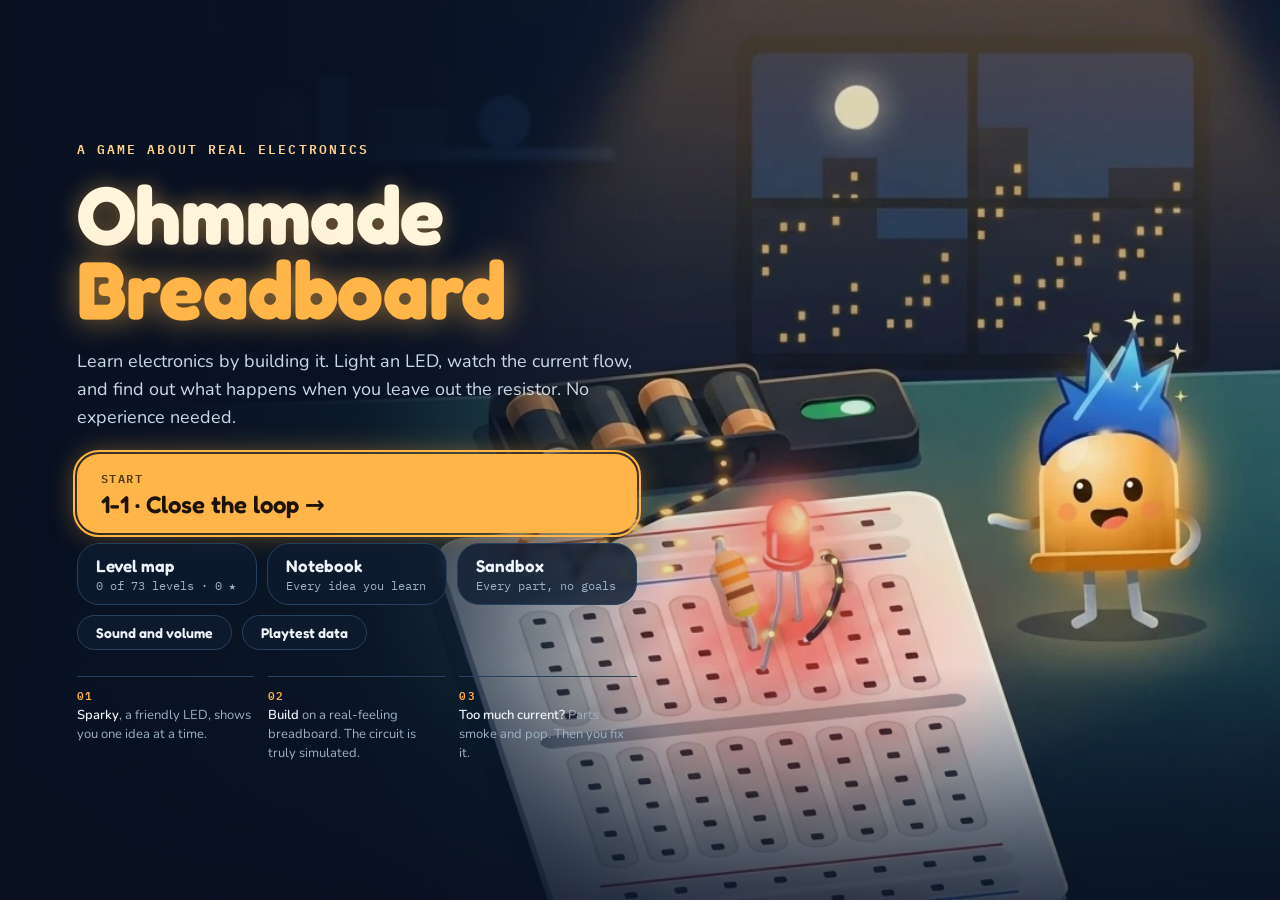
==== commit ac1c2903: "Chapter 8 rebuilt: every level has an action that answers its question The first version was mostly " ====
--- a/index.html
+++ b/index.html
@@ -5,7 +5,7 @@
 <meta name="viewport" content="width=device-width, initial-scale=1, viewport-fit=cover">
 <title>Breadboard Game · Ohmmade Breadboard</title>
 <link rel="stylesheet" href="fonts/fonts.css?v=d6131645">
-<link rel="stylesheet" href="game/game.css?v=414362ae">
+<link rel="stylesheet" href="game/game.css?v=24bd60ff">
 </head>
 <body>
 <div class="app" id="app">
@@ -52,6 +52,7 @@
     <div class="lv" id="lv" hidden>
       <section class="objective" id="objective" aria-live="polite"></section>
       <aside class="ladder" id="ladder" hidden aria-label="Voltage staircase: each strip's voltage against the − rail, drawn as a height"><p class="ld-title">Voltage staircase</p><svg aria-hidden="true"></svg><p class="ld-note"></p></aside>
+      <aside class="ladder capview" id="capview" hidden aria-label="Inside the capacitor: the charge on its two plates, and the current in its legs"><p class="ld-title">Inside the capacitor</p><svg aria-hidden="true"></svg><p class="ld-note"></p></aside>
       <div class="mentor-avatar" id="mentor-avatar" aria-hidden="true"></div>
       <div class="mentor" id="mentor">
         <div class="mentor-body"><p class="mentor-name">Sparky</p><p class="mentor-text" id="mentor-text" aria-hidden="true"></p><p class="sr-only" id="mentor-sr" aria-live="polite"></p><p class="sr-only" id="kb-sr" aria-live="polite"></p><p class="aside" id="mentor-aside" role="status" hidden></p><div class="mentor-act" id="mentor-act"></div></div>
@@ -107,13 +108,13 @@
 <script src="game/engine.js?v=9cb1ed39"></script>
 <script src="game/devices.js?v=683e5672"></script>
 <script src="game/damage.js?v=f6678a02"></script>
-<script src="game/parts.js?v=62ee91be"></script>
+<script src="game/parts.js?v=29b81050"></script>
 <script src="game/arduino.js?v=c88c6840"></script>
-<script src="game/sim.js?v=98c23da0"></script>
+<script src="game/sim.js?v=5b5951e6"></script>
 <script src="game/doc.js?v=0d91864a"></script>
 <script src="game/store.js?v=63fc4d4e"></script>
-<script src="game/concepts.js?v=e4b39453"></script>
-<script src="game/rules.js?v=1037c9a7"></script>
+<script src="game/concepts.js?v=17659268"></script>
+<script src="game/rules.js?v=1473554e"></script>
 <script src="game/art/manifest.js?v=4aa9e66e"></script>
 <script src="game/art.js?v=44ef9f61"></script>
 <script src="game/render.js?v=e3355a40"></script>
@@ -131,16 +132,17 @@
 <script src="game/levels/ch5.js?v=f6abceb5"></script>
 <script src="game/levels/ch6.js?v=c89f5008"></script>
 <script src="game/levels/ch7.js?v=61153577"></script>
-<script src="game/levels/ch8.js?v=6811d19d"></script>
+<script src="game/levels/ch8.js?v=164d402b"></script>
 <script src="game/levels/ch9.js?v=9c886258"></script>
 <script src="game/levels/ch10.js?v=e9e6b2bb"></script>
 <script src="game/levels/ch11.js?v=85c9f387"></script>
-<script src="game/ladder.js?v=550e31a7"></script>
-<script src="game/coachui.js?v=28fe29bf"></script>
-<script src="game/notebook-art.js?v=f2fc22f3"></script>
+<script src="game/ladder.js?v=8fe9c839"></script>
+<script src="game/capview.js?v=e3250f4f"></script>
+<script src="game/coachui.js?v=399197f5"></script>
+<script src="game/notebook-art.js?v=07479051"></script>
 <script src="game/levelmap.js?v=2d08cced"></script>
 <script src="game/title-art.js?v=68832f64"></script>
 <script src="game/title.js?v=331a54aa"></script>
-<script src="game/main.js?v=799a361d"></script>
+<script src="game/main.js?v=ad496c1b"></script>
 </body>
 </html>
--- a/game/game.css
+++ b/game/game.css
@@ -242,6 +242,22 @@
 .ld-q { fill: var(--panel-2); stroke: var(--volt); stroke-width: 1.5; }
 .ld-qt { fill: var(--volt); font-size: 14px; font-weight: 700; }
 .ld-empty { fill: var(--muted); font-size: 12px; }
+/* inside the capacitor (capview.js): same panel, same place */
+.cv-gap { fill: rgba(201, 214, 246, .10); stroke: rgba(201, 214, 246, .35); stroke-width: 1; stroke-dasharray: 2 3; }
+.cv-plate { fill: #c7ccd1; stroke: #6f7b87; stroke-width: 1; }
+.cv-wire { fill: none; stroke: #c7ccd1; stroke-width: 3; stroke-linejoin: round; }
+.cv-flow { fill: none; stroke: #ffb547; stroke-width: 6; stroke-linecap: round; stroke-linejoin: round; stroke-dasharray: 0 14;
+  animation: cv-run 1.1s linear infinite; filter: drop-shadow(0 0 3px rgba(255, 181, 71, .8)); }
+.cv-flow.fast { animation-duration: .5s; }
+@keyframes cv-run { to { stroke-dashoffset: -14; } }
+@media (prefers-reduced-motion: reduce) { .cv-flow { animation: none; } }
+.cv-label { fill: #e9d9b8; font-size: 12px; font-weight: 600; }
+.cv-small { fill: var(--muted); font-size: 11px; }
+.cv-leg { font-size: 12px; font-weight: 600; }
+.cv-leg.pos { fill: var(--pos); text-anchor: start !important; } .cv-leg.neg { fill: var(--gnd); text-anchor: end !important; }
+.cv-q { stroke: #0b1626; stroke-width: 1.2; }
+.cv-q.pos { fill: var(--pos); } .cv-q.neg { fill: var(--gnd); }
+.cv-qt { fill: #fff; font-size: 12px; font-weight: 700; }
 .ob-goals, .ob-bonus { list-style: none; padding: 0; margin: 0; display: grid; gap: 4px; }
 .ob-goals li { display: flex; gap: 8px; font-weight: 600; }
 .ob-goals li span { color: var(--muted); width: 1em; }
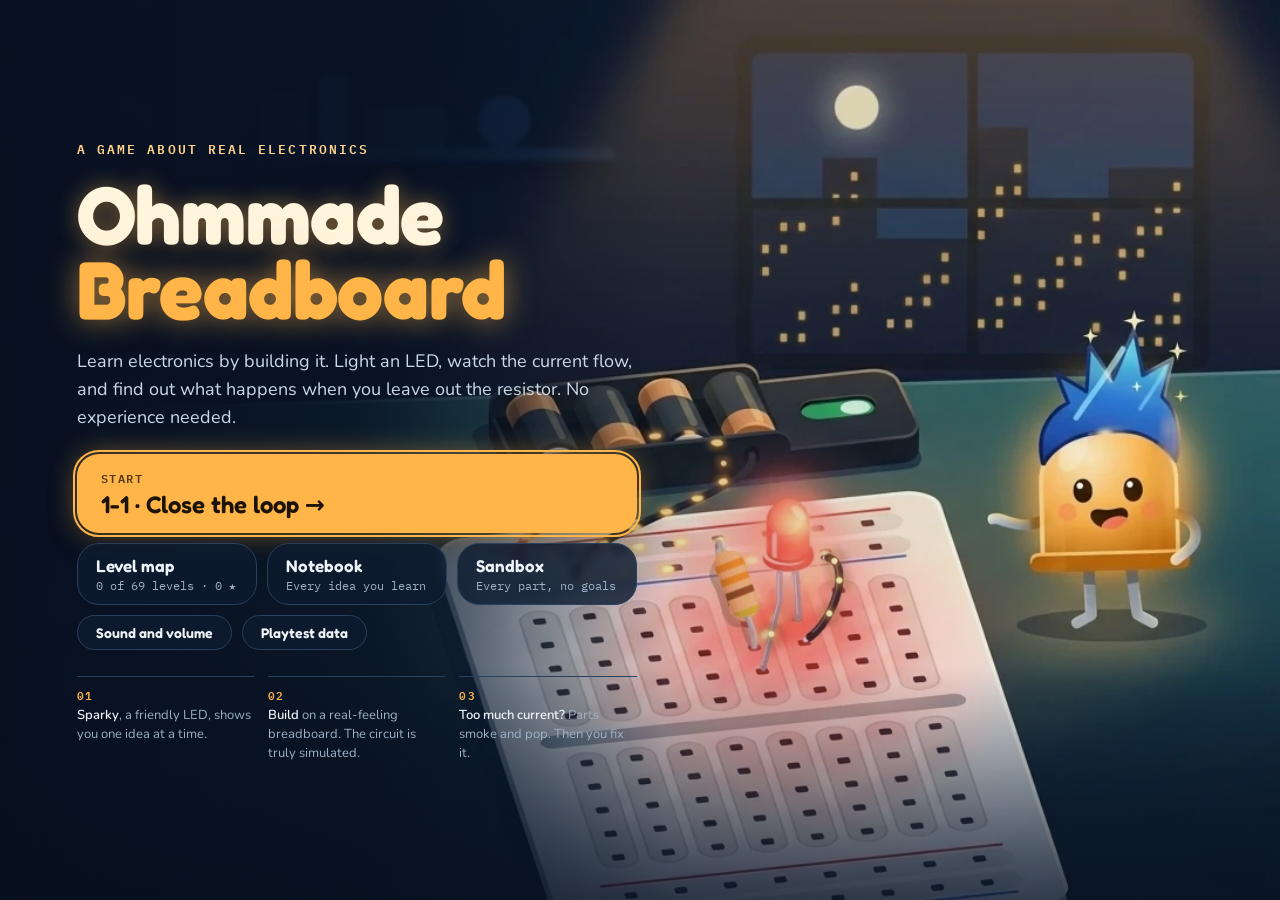
==== commit 75befd74: "Chapters 9–11 made easy: 13 levels, marked step-by-step builds, decision puzzles Co-Authored-By: Cla" ====
--- a/index.html
+++ b/index.html
@@ -108,16 +108,16 @@
 <script src="game/engine.js?v=9cb1ed39"></script>
 <script src="game/devices.js?v=683e5672"></script>
 <script src="game/damage.js?v=f6678a02"></script>
-<script src="game/parts.js?v=29b81050"></script>
-<script src="game/arduino.js?v=c88c6840"></script>
+<script src="game/parts.js?v=c56e5ba1"></script>
+<script src="game/arduino.js?v=bce6c8dc"></script>
 <script src="game/sim.js?v=5b5951e6"></script>
 <script src="game/doc.js?v=0d91864a"></script>
-<script src="game/store.js?v=63fc4d4e"></script>
-<script src="game/concepts.js?v=17659268"></script>
+<script src="game/store.js?v=165a73db"></script>
+<script src="game/concepts.js?v=0c979fe3"></script>
 <script src="game/rules.js?v=1473554e"></script>
 <script src="game/art/manifest.js?v=4aa9e66e"></script>
 <script src="game/art.js?v=44ef9f61"></script>
-<script src="game/render.js?v=e3355a40"></script>
+<script src="game/render.js?v=42c8c2bd"></script>
 <script src="game/flow.js?v=f4fcbcf1"></script>
 <script src="game/sounds.js?v=29224b14" data-music="game/music.js?v=732f9609" async></script>
 <script src="game/effects.js?v=3b9869f8"></script>
@@ -132,14 +132,14 @@
 <script src="game/levels/ch5.js?v=f6abceb5"></script>
 <script src="game/levels/ch6.js?v=c89f5008"></script>
 <script src="game/levels/ch7.js?v=61153577"></script>
-<script src="game/levels/ch8.js?v=164d402b"></script>
-<script src="game/levels/ch9.js?v=9c886258"></script>
-<script src="game/levels/ch10.js?v=e9e6b2bb"></script>
-<script src="game/levels/ch11.js?v=85c9f387"></script>
+<script src="game/levels/ch8.js?v=760c2050"></script>
+<script src="game/levels/ch9.js?v=5b36b795"></script>
+<script src="game/levels/ch10.js?v=8895b3e9"></script>
+<script src="game/levels/ch11.js?v=449c2bdd"></script>
 <script src="game/ladder.js?v=8fe9c839"></script>
 <script src="game/capview.js?v=e3250f4f"></script>
 <script src="game/coachui.js?v=399197f5"></script>
-<script src="game/notebook-art.js?v=07479051"></script>
+<script src="game/notebook-art.js?v=8f28c8de"></script>
 <script src="game/levelmap.js?v=2d08cced"></script>
 <script src="game/title-art.js?v=68832f64"></script>
 <script src="game/title.js?v=331a54aa"></script>
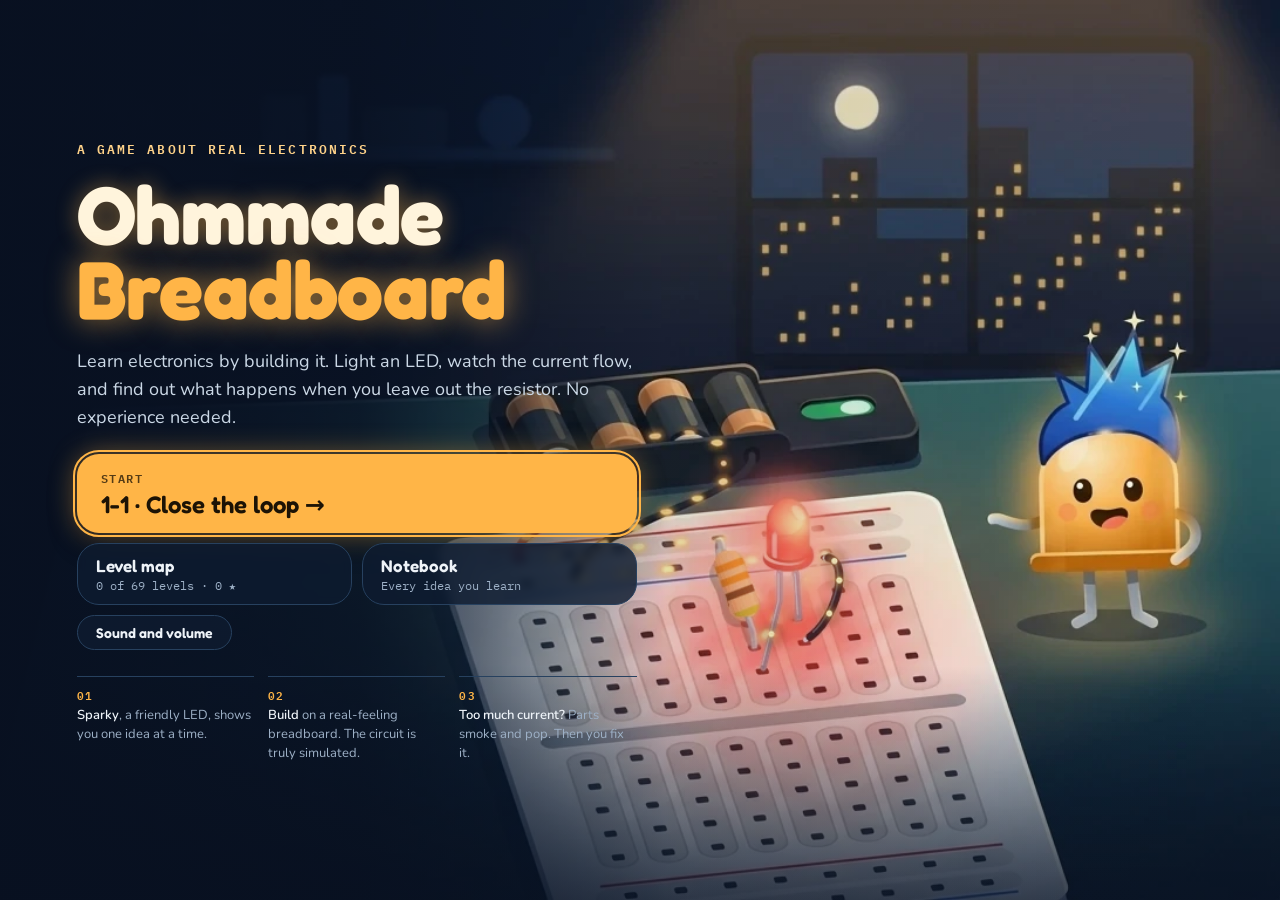
==== commit f8cbb265: "Public version: no sandbox, no playtest tools Co-Authored-By: Claude Opus 5.5 <noreply@anthropic.com" ====
--- a/index.html
+++ b/index.html
@@ -5,44 +5,10 @@
 <meta name="viewport" content="width=device-width, initial-scale=1, viewport-fit=cover">
 <title>Breadboard Game · Ohmmade Breadboard</title>
 <link rel="stylesheet" href="fonts/fonts.css?v=d6131645">
-<link rel="stylesheet" href="game/game.css?v=24bd60ff">
+<link rel="stylesheet" href="game/game.css?v=d7a9be92">
 </head>
 <body>
 <div class="app" id="app">
-  <header class="bar">
-    <a class="brand" href="index.html">Ohmmade Breadboard</a>
-    <button type="button" class="title" id="to-title" title="Start screen">Breadboard game</button>
-    <div class="tools" role="toolbar" aria-label="Simulation">
-      <button type="button" id="undo" title="Undo (Ctrl+Z)">Undo</button>
-      <button type="button" id="redo" title="Redo (Ctrl+Shift+Z)">Redo</button>
-      <span class="sep"></span>
-      <div class="seg" id="speed" role="group" aria-label="Simulation speed">
-        <button type="button" data-v="0" aria-pressed="false" title="Pause">❚❚</button>
-        <button type="button" data-v="1" aria-pressed="true">1×</button>
-        <button type="button" data-v="5" aria-pressed="false">5×</button>
-      </div>
-      <span class="clock mono" id="clock">0.0 s</span>
-      <span class="sep"></span>
-      <button type="button" id="fit" title="Fit the board (F)">Fit</button>
-      <button type="button" id="sound" aria-pressed="true" title="Sound">Sound on</button>
-      <button type="button" id="clear" title="Remove all parts">Clear</button>
-    </div>
-  </header>
-
-  <aside class="drawer" aria-label="Parts drawer">
-    <h2>Parts</h2>
-    <p class="hint">Drag a part onto the board.</p>
-    <ul id="drawer"></ul>
-    <h2>Tips</h2>
-    <ul class="tips">
-      <li>Drag from a free hole to draw a jumper wire.</li>
-      <li>Drag a leg end to move one leg.</li>
-      <li><kbd>R</kbd> rotate · <kbd>Del</kbd> delete · <kbd>Ctrl</kbd>+<kbd>Z</kbd> undo</li>
-      <li>Wheel to zoom, drag the mat to pan. Drag something to the edge and the bench scrolls.</li>
-      <li><kbd>F</kbd> or Fit shows the whole bench.</li>
-    </ul>
-  </aside>
-
   <main class="stage" id="stage">
     <h1 class="sr-only">Ohmmade Breadboard</h1>
     <svg id="canvas" role="application" tabindex="0" aria-label="Breadboard. With the keyboard: arrow keys move the cursor from hole to hole, Enter picks up or puts down, Escape cancels. The Keys card in the menu lists all keys."></svg>
@@ -72,28 +38,6 @@
     <div class="errbar" id="errbar" hidden role="alert"><strong>Something went wrong.</strong> The game keeps running. Please copy this text and send it to me:<code></code><button type="button" class="btn" onclick="this.parentNode.hidden=true">Close</button></div>
   </main>
 
-  <aside class="hud" aria-label="Instruments">
-    <section class="panel" id="meter-panel">
-      <h2>Multimeter</h2>
-      <div class="lcd"><div class="lcd-q"><span id="lcd-mode">—</span><span id="lcd-where"></span></div><div class="lcd-v" id="lcd-v">—</div></div>
-      <svg id="trace" viewBox="0 0 280 70" preserveAspectRatio="none" role="img" aria-label="Meter reading over the last 60 seconds"></svg>
-      <p class="note" id="lcd-note"></p>
-    </section>
-    <section class="panel" id="inspector">
-      <h2>Inspector</h2>
-      <div id="insp-body"><p class="note">Click a part to see its voltage, current and temperature.</p></div>
-    </section>
-    <section class="panel" id="uno-panel" hidden></section>
-    <section class="panel">
-      <h2>On the board</h2>
-      <ul id="partlist" class="partlist"></ul>
-    </section>
-    <section class="panel">
-      <h2>Log</h2>
-      <ol id="log" class="log" aria-live="polite"></ol>
-    </section>
-  </aside>
-
   <div class="title-screen" id="title-screen" hidden></div>
   <div class="screen" id="levelmap" hidden></div>
   <div class="screen modal" id="complete" hidden></div>
@@ -112,19 +56,19 @@
 <script src="game/arduino.js?v=bce6c8dc"></script>
 <script src="game/sim.js?v=5b5951e6"></script>
 <script src="game/doc.js?v=0d91864a"></script>
-<script src="game/store.js?v=165a73db"></script>
+<script src="game/store.js?v=4ce8148f"></script>
 <script src="game/concepts.js?v=0c979fe3"></script>
-<script src="game/rules.js?v=1473554e"></script>
+<script src="game/rules.js?v=83aa5da4"></script>
 <script src="game/art/manifest.js?v=4aa9e66e"></script>
 <script src="game/art.js?v=44ef9f61"></script>
 <script src="game/render.js?v=42c8c2bd"></script>
 <script src="game/flow.js?v=f4fcbcf1"></script>
 <script src="game/sounds.js?v=29224b14" data-music="game/music.js?v=732f9609" async></script>
-<script src="game/effects.js?v=3b9869f8"></script>
-<script src="game/hud.js?v=574cb47d"></script>
-<script src="game/input.js?v=ef6591e2"></script>
+<script src="game/effects.js?v=468ba0a4"></script>
+<script src="game/hud.js?v=8049b77d"></script>
+<script src="game/input.js?v=2689df84"></script>
 <script src="game/goals.js?v=d900b197"></script>
-<script src="game/coach.js?v=ea1b96b5"></script>
+<script src="game/coach.js?v=ef2f98fc"></script>
 <script src="game/levels/ch1.js?v=4ac6268a"></script>
 <script src="game/levels/ch2.js?v=bf062ceb"></script>
 <script src="game/levels/ch3.js?v=d3ffc3f9"></script>
@@ -138,11 +82,11 @@
 <script src="game/levels/ch11.js?v=449c2bdd"></script>
 <script src="game/ladder.js?v=8fe9c839"></script>
 <script src="game/capview.js?v=e3250f4f"></script>
-<script src="game/coachui.js?v=399197f5"></script>
+<script src="game/coachui.js?v=fa5c8774"></script>
 <script src="game/notebook-art.js?v=8f28c8de"></script>
-<script src="game/levelmap.js?v=2d08cced"></script>
+<script src="game/levelmap.js?v=4b4f191e"></script>
 <script src="game/title-art.js?v=68832f64"></script>
-<script src="game/title.js?v=331a54aa"></script>
-<script src="game/main.js?v=ad496c1b"></script>
+<script src="game/title.js?v=2254926f"></script>
+<script src="game/main.js?v=e14c607b"></script>
 </body>
 </html>
--- a/game/game.css
+++ b/game/game.css
@@ -45,35 +45,7 @@
 .mono { font-family: var(--font-data); }
 kbd { font: 500 12px var(--font-data); background: var(--panel-2); border: 1px solid var(--line); border-radius: 4px; padding: 0 4px; }
 
-.app { display: grid; height: 100%; grid-template: "bar bar bar" auto "drawer stage hud" 1fr / 210px minmax(0, 1fr) 320px; }
-
-/* top bar */
-.bar { grid-area: bar; display: flex; align-items: center; gap: 16px; padding: 8px 14px; background: var(--panel); border-bottom: 1px solid var(--line); }
-.brand { font: 600 13px var(--font-display); letter-spacing: .06em; text-transform: uppercase; color: var(--muted); text-decoration: none; }
-.title { font: 600 18px var(--font-display); letter-spacing: .02em; background: none; border: 0; padding: 0; cursor: pointer; }
-.title:hover { color: var(--amber); }
-.tools button { background: var(--panel-2); border: 1px solid var(--line); border-radius: 999px; padding: 5px 12px; cursor: pointer; font-family: var(--font-display); }
-.tools { display: flex; align-items: center; gap: 6px; margin-left: auto; }
-.tools .sep { width: 1px; height: 22px; background: var(--line); margin: 0 4px; }
-.seg { display: inline-flex; border: 1px solid var(--line); border-radius: 999px; overflow: hidden; }
-.seg button { border: 0; border-radius: 0; border-right: 1px solid var(--line); background: var(--panel-2); padding: 5px 10px; cursor: pointer; }
-.seg button:last-child { border-right: 0; }
-.seg button[aria-pressed="true"] { background: var(--ink); color: var(--panel); }
-.clock { min-width: 64px; text-align: right; color: var(--muted); }
-.tools button:hover { border-color: var(--amber); }
-
-/* drawer */
-.drawer { grid-area: drawer; background: var(--panel); border-right: 1px solid var(--line); padding: 12px; overflow-y: auto; }
-.drawer h2, .hud h2 { font: 600 12px var(--font-display); text-transform: uppercase; letter-spacing: .12em; color: var(--muted); margin: 6px 0 8px; }
-.drawer .hint { color: var(--muted); margin: 0 0 8px; font-size: 13px; }
-#drawer { list-style: none; padding: 0; margin: 0 0 16px; display: grid; gap: 6px; }
-#drawer li { display: flex; align-items: center; gap: 10px; padding: 6px 8px; background: var(--panel-2); border: 1px solid var(--line); border-radius: 8px; cursor: grab; user-select: none; touch-action: none; }
-#drawer li:hover { border-color: var(--amber); }
-#drawer li:active { cursor: grabbing; }
-#drawer svg { width: 44px; height: 28px; flex: none; }
-#drawer .lbl { font-size: 13px; line-height: 1.2; }
-#drawer .sub { display: block; font: 11px var(--font-data); color: var(--muted); }
-.tips { padding-left: 16px; margin: 0; color: var(--muted); font-size: 12.5px; display: grid; gap: 4px; }
+.app { display: grid; height: 100%; grid-template: "stage" 1fr / minmax(0, 1fr); }
 
 /* stage */
 .stage { grid-area: stage; position: relative; overflow: hidden; background:
@@ -83,38 +55,11 @@
 #canvas.panning { cursor: grabbing; }
 .tooltip { position: absolute; pointer-events: none; background: rgba(13, 17, 20, .94); border: 1px solid var(--line); border-radius: 8px; padding: 6px 9px; font: 12.5px/1.4 var(--font-data); white-space: pre-line; z-index: 5; max-width: 340px; }
 .banner { position: absolute; top: 12px; left: 50%; transform: translateX(-50%); background: #5a1712; color: #ffd9d0; border: 1px solid #ff8f6b; border-radius: 8px; padding: 8px 14px; font: 600 14px var(--font-display); letter-spacing: .04em; z-index: 6; }
-.toast { position: absolute; bottom: 14px; left: 50%; transform: translateX(-50%); background: rgba(13, 17, 20, .95); border: 1px solid var(--warn); border-radius: 10px; padding: 10px 14px; max-width: 560px; z-index: 6; }
-
-/* HUD */
-.hud { grid-area: hud; background: var(--panel); border-left: 1px solid var(--line); padding: 10px 12px; overflow-y: auto; display: grid; gap: 10px; align-content: start; }
-.panel { background: var(--panel-2); border: 1px solid var(--line); border-radius: 10px; padding: 10px 12px; min-width: 0; }
-.panel h2 { margin-top: 0; }
-.lcd { background: var(--lcd-bg); color: var(--lcd-fg); border-radius: 8px; padding: 8px 10px; font-family: var(--font-data); box-shadow: inset 0 0 0 1px #1f3128; }
-.lcd-q { display: flex; flex-wrap: wrap; gap: 2px 10px; justify-content: space-between; font-size: 11px; letter-spacing: .1em; text-transform: uppercase; color: var(--lcd-dim); }
-.lcd-v { font-size: 30px; font-weight: 500; font-variant-numeric: tabular-nums; }
-.lcd-v small { font-size: 15px; color: var(--lcd-dim); margin-left: 4px; }
-#trace { width: 100%; height: 70px; display: block; margin-top: 8px; background: var(--lcd-bg); border-radius: 6px; }
-.note { color: var(--muted); font-size: 12.5px; margin: 6px 0 0; }
-.kv { display: grid; grid-template-columns: auto 1fr; gap: 2px 10px; font: 13px var(--font-data); margin: 6px 0; }
-.kv dt { color: var(--muted); } .kv dd { margin: 0; text-align: right; font-variant-numeric: tabular-nums; }
-.state { display: inline-block; font: 600 11px var(--font-data); letter-spacing: .06em; text-transform: uppercase; padding: 2px 7px; border-radius: 999px; }
-.state.ok { background: #183526; color: var(--ok); } .state.stressed { background: #3b2a12; color: var(--amber); }
-.state.smoking { background: #4a2212; color: var(--warn); } .state.destroyed { background: #4b1616; color: #ff9c9c; }
-.row { display: flex; flex-wrap: wrap; gap: 6px; align-items: center; margin-top: 8px; }
+.toast { position: absolute; top: 14px; left: 50%; transform: translateX(-50%); background: rgba(13, 17, 20, .95); border: 1px solid var(--warn); border-radius: 10px; padding: 10px 14px; max-width: 560px; z-index: 6; }
+
 .btn { background: var(--panel-2); border: 1px solid var(--line); border-radius: 999px; padding: 6px 14px; cursor: pointer; font-family: var(--font-display); font-weight: 500; }
 .btn:hover { border-color: var(--amber); }
 .btn.primary { background: var(--amber); color: #1c1305; border-color: var(--amber); font-weight: 600; box-shadow: 0 0 16px rgba(255, 181, 71, .35); }
-select, input[type="range"] { accent-color: var(--amber); }
-.rval { width: 7.5em; background: var(--panel); color: var(--ink); border: 1px solid var(--line); border-radius: 6px; padding: 3px 6px; font: 13px var(--font-data); }
-.note.bad { color: var(--warn); }
-select { background: var(--panel); color: var(--ink); border: 1px solid var(--line); border-radius: 6px; padding: 3px 6px; font: 13px var(--font-data); }
-.partlist { list-style: none; padding: 0; margin: 0; display: grid; gap: 3px; max-height: 160px; overflow-y: auto; }
-.partlist button { width: 100%; text-align: left; background: none; border: 1px solid transparent; border-radius: 6px; padding: 3px 6px; cursor: pointer; display: flex; justify-content: space-between; gap: 6px; }
-.partlist button:hover, .partlist button[aria-current="true"] { border-color: var(--line); background: var(--panel); }
-.log { list-style: none; padding: 0; margin: 0; display: grid; gap: 6px; max-height: 220px; overflow-y: auto; font-size: 12.5px; }
-.log li { border-left: 3px solid var(--line); padding-left: 8px; }
-.log li.bad { border-color: var(--warn); } .log li.good { border-color: var(--ok); }
-.log time { display: block; font: 11px var(--font-data); color: var(--muted); }
 
 /* SVG parts and board */
 .hole { fill: #3a3d3f; }
@@ -139,12 +84,6 @@
 .flow { fill: none; stroke: #ffc35c; stroke-width: 4.6; stroke-linecap: round; filter: drop-shadow(0 0 2px rgba(255, 181, 71, .9)); }
 .flow.hot { stroke: #ff6a3a; }
 
-.pins { display: grid; grid-template-columns: repeat(2, minmax(0, 1fr)); gap: 5px; margin-top: 8px; }
-.pinbtn { display: grid; text-align: left; gap: 1px; padding: 5px 7px; border-radius: 7px; border: 1px solid var(--line); background: var(--panel); cursor: pointer; font: 11.5px var(--font-data); color: var(--muted); }
-.pinbtn b { color: var(--ink); font-size: 12.5px; }
-.pinbtn.high { border-color: #b23a3a; } .pinbtn.high b::after { content: " ●"; color: #ff6b6b; }
-.pinbtn.low { border-color: #3b4a5c; }
-.pinbtn.warn { background: #3b2a12; } .pinbtn.bad, .pinbtn.damaged { background: #4b1616; color: #ffb3a8; }
 .errbar { position: absolute; left: 12px; right: 12px; bottom: 12px; z-index: 9; background: #2a1414; border: 1px solid #ff8f6b; border-radius: 8px; padding: 8px 12px; font-size: 13px; display: grid; gap: 6px; }
 .errbar code { font: 12px var(--font-data); white-space: pre-wrap; user-select: all; color: #ffd0c4; }
 .errbar .btn { justify-self: start; }
@@ -171,7 +110,7 @@
 .ts-go .ts-k { font: 600 12px var(--font-data); letter-spacing: .12em; text-transform: uppercase; opacity: .75; }
 .ts-go .ts-m { font: 600 24px var(--font-display); }
 .ts-go .ts-m::after { content: " →"; }
-.ts-more { display: grid; grid-template-columns: repeat(3, minmax(0, 1fr)); gap: 10px; }
+.ts-more { display: grid; grid-template-columns: repeat(2, minmax(0, 1fr)); gap: 10px; }
 .ts-alt { background: rgba(14, 27, 48, .82); border: 1px solid var(--line); padding: 11px 18px; backdrop-filter: blur(4px); }
 .ts-alt:hover { border-color: var(--amber); transform: translateY(-1px); }
 .ts-alt .ts-k { font: 600 17px var(--font-display); }
@@ -205,9 +144,6 @@
 .ts-confirm p { margin: 0; }
 .ts-confirm b { color: var(--ink); }
 /* ===== level mode: the bench fills the screen; cards and bars float over it ===== */
-body.mode-level .app { grid-template: "stage" 1fr / minmax(0, 1fr); }
-body.mode-level .bar, body.mode-level .drawer, body.mode-level .hud { display: none; }
-body.mode-level .toast { bottom: auto; top: 14px; }
 .lv { position: absolute; inset: 0; z-index: 7; pointer-events: none; }
 .lv > * { pointer-events: auto; }
 .glass { background: var(--glass); border: 1px solid rgba(255, 255, 255, .08); box-shadow: 0 12px 34px rgba(0, 0, 0, .45); backdrop-filter: blur(6px); }
@@ -513,19 +449,6 @@
 .nb-card.big h2 { font-size: 40px; }
 .nb-card.big p { font-size: 22px; }
 .nb-card.big .scr-row { margin-top: 12px; }
-.telemetry { position: fixed; right: 16px; top: 64px; z-index: 60; padding: 12px 16px; border-radius: 12px; background: rgba(10, 20, 36, .97); border: 1px solid var(--line); font: 12.5px var(--font-data); }
-.telemetry h2 { margin: 0 0 8px; font: 600 13px var(--font-display); color: var(--amber); }
-.telemetry td, .telemetry th { padding: 2px 10px 2px 0; text-align: left; }
-.telemetry p { margin: 8px 0 0; color: var(--muted); }
-.pt-table { border-collapse: collapse; font: 13px var(--font-data); width: 100%; }
-.pt-table th { color: var(--muted); font-weight: 500; }
-.pt-table td, .pt-table th, .telemetry .pt-table td, .telemetry .pt-table th { padding: 4px 14px 4px 0; text-align: left; border-bottom: 1px solid var(--line); }
-.pt-text { width: 100%; box-sizing: border-box; padding: 10px 12px; border-radius: 10px; border: 1px solid var(--line); background: #0b1729; color: inherit; font: 12.5px/1.5 var(--font-data); resize: vertical; }
-.pt-ok { align-self: center; color: var(--muted); font: 13px var(--font-data); }
-.pt-switch { display: flex; gap: 8px; align-items: baseline; font-size: 14px; color: var(--muted); cursor: pointer; }
-.lm-all { color: var(--amber); }
-.cc-more { margin: -4px 0 0; color: var(--amber); font: 600 14px var(--font-display); }
-.snd-sliders { display: grid; gap: 12px; margin: 16px 0 10px; }
 .snd-row { display: grid; grid-template-columns: 9.5em 1fr 3.2em; align-items: center; gap: 12px; font: 600 15px var(--font-display); }
 .snd-row input { width: 100%; accent-color: var(--amber); }
 .snd-row output { font: 13px var(--font-data); color: var(--muted); text-align: right; }
@@ -538,7 +461,7 @@
 .narrow-note { display: none; }
 @media (max-width: 899px) {
   .app { grid-template: "note" 1fr / minmax(0, 1fr); }
-  .bar, .drawer, .stage, .hud { display: none; }
+  .stage { display: none; }
   .narrow-note { display: block; grid-area: note; padding: 24px 16px; font-size: 16px; }
   .title-screen { padding: 32px 16px; align-items: start; background: var(--mat-deep); }
   .ts-actions { display: none; }
